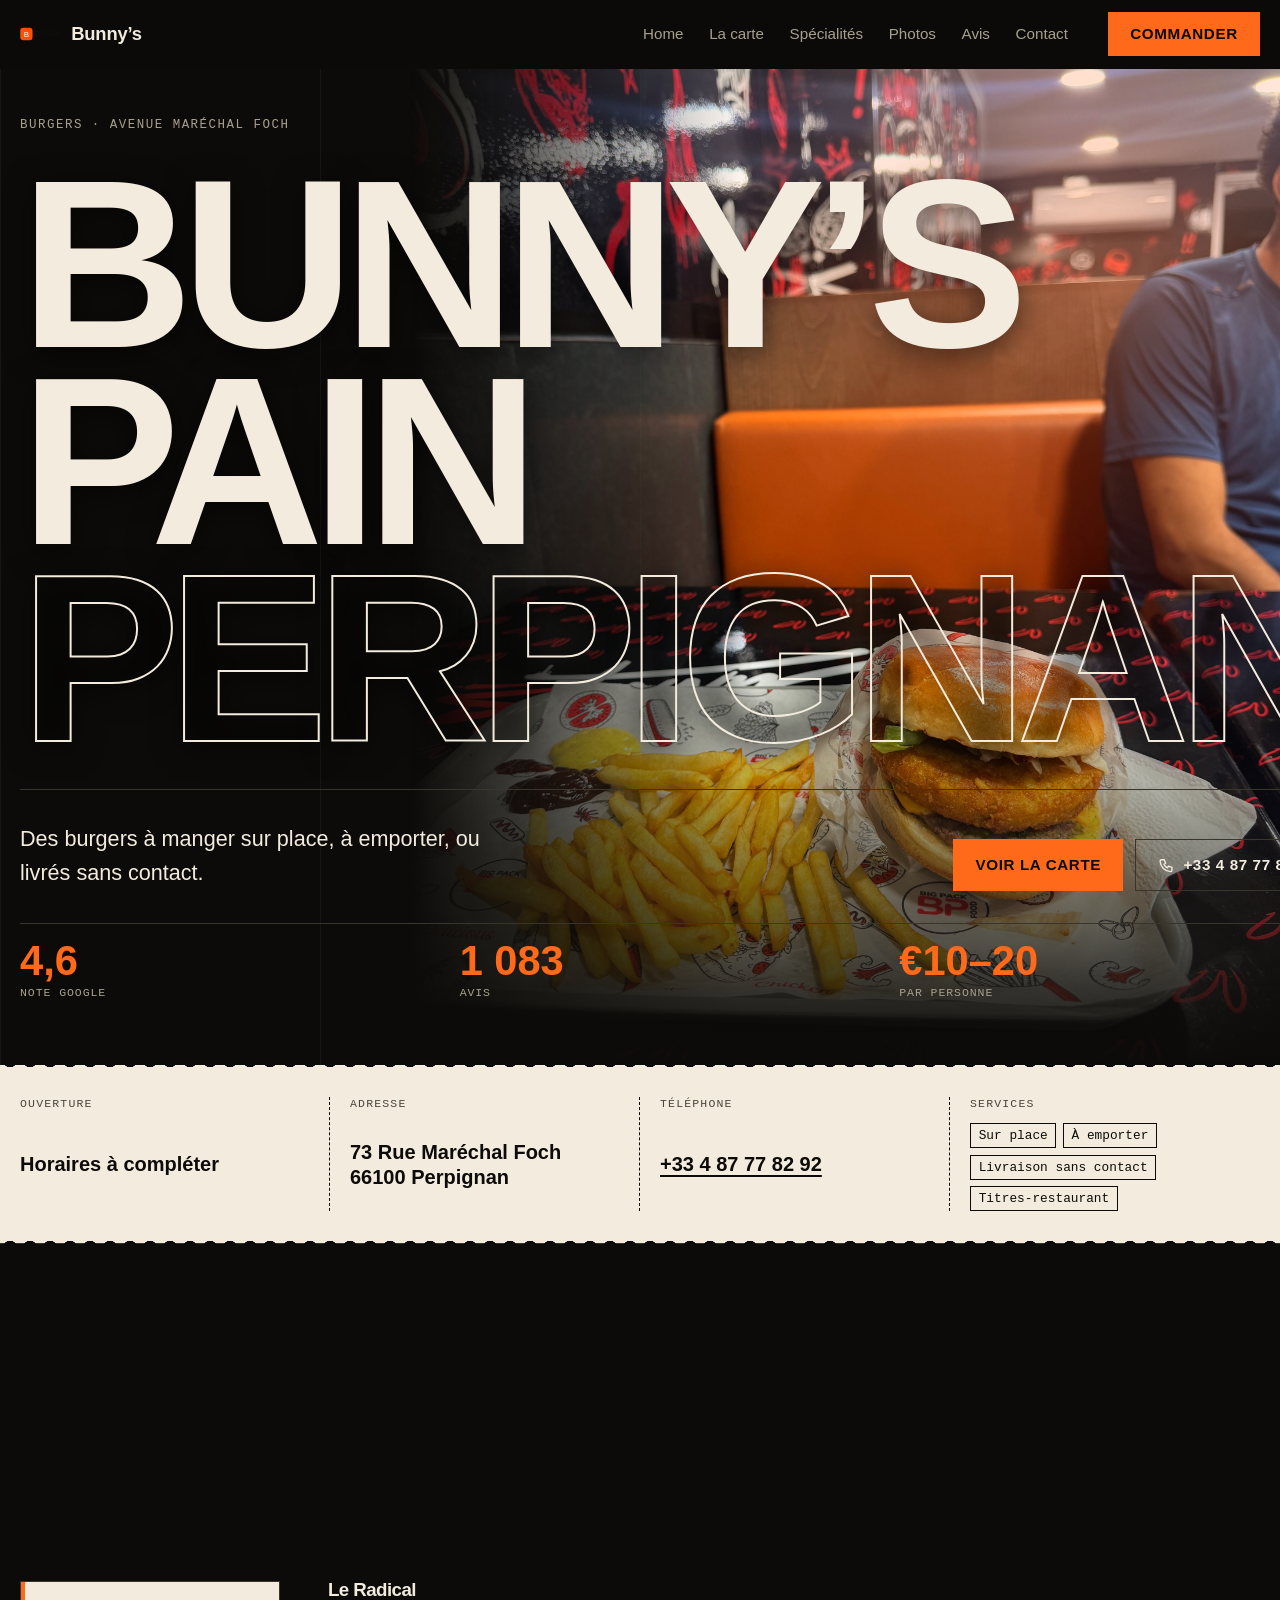
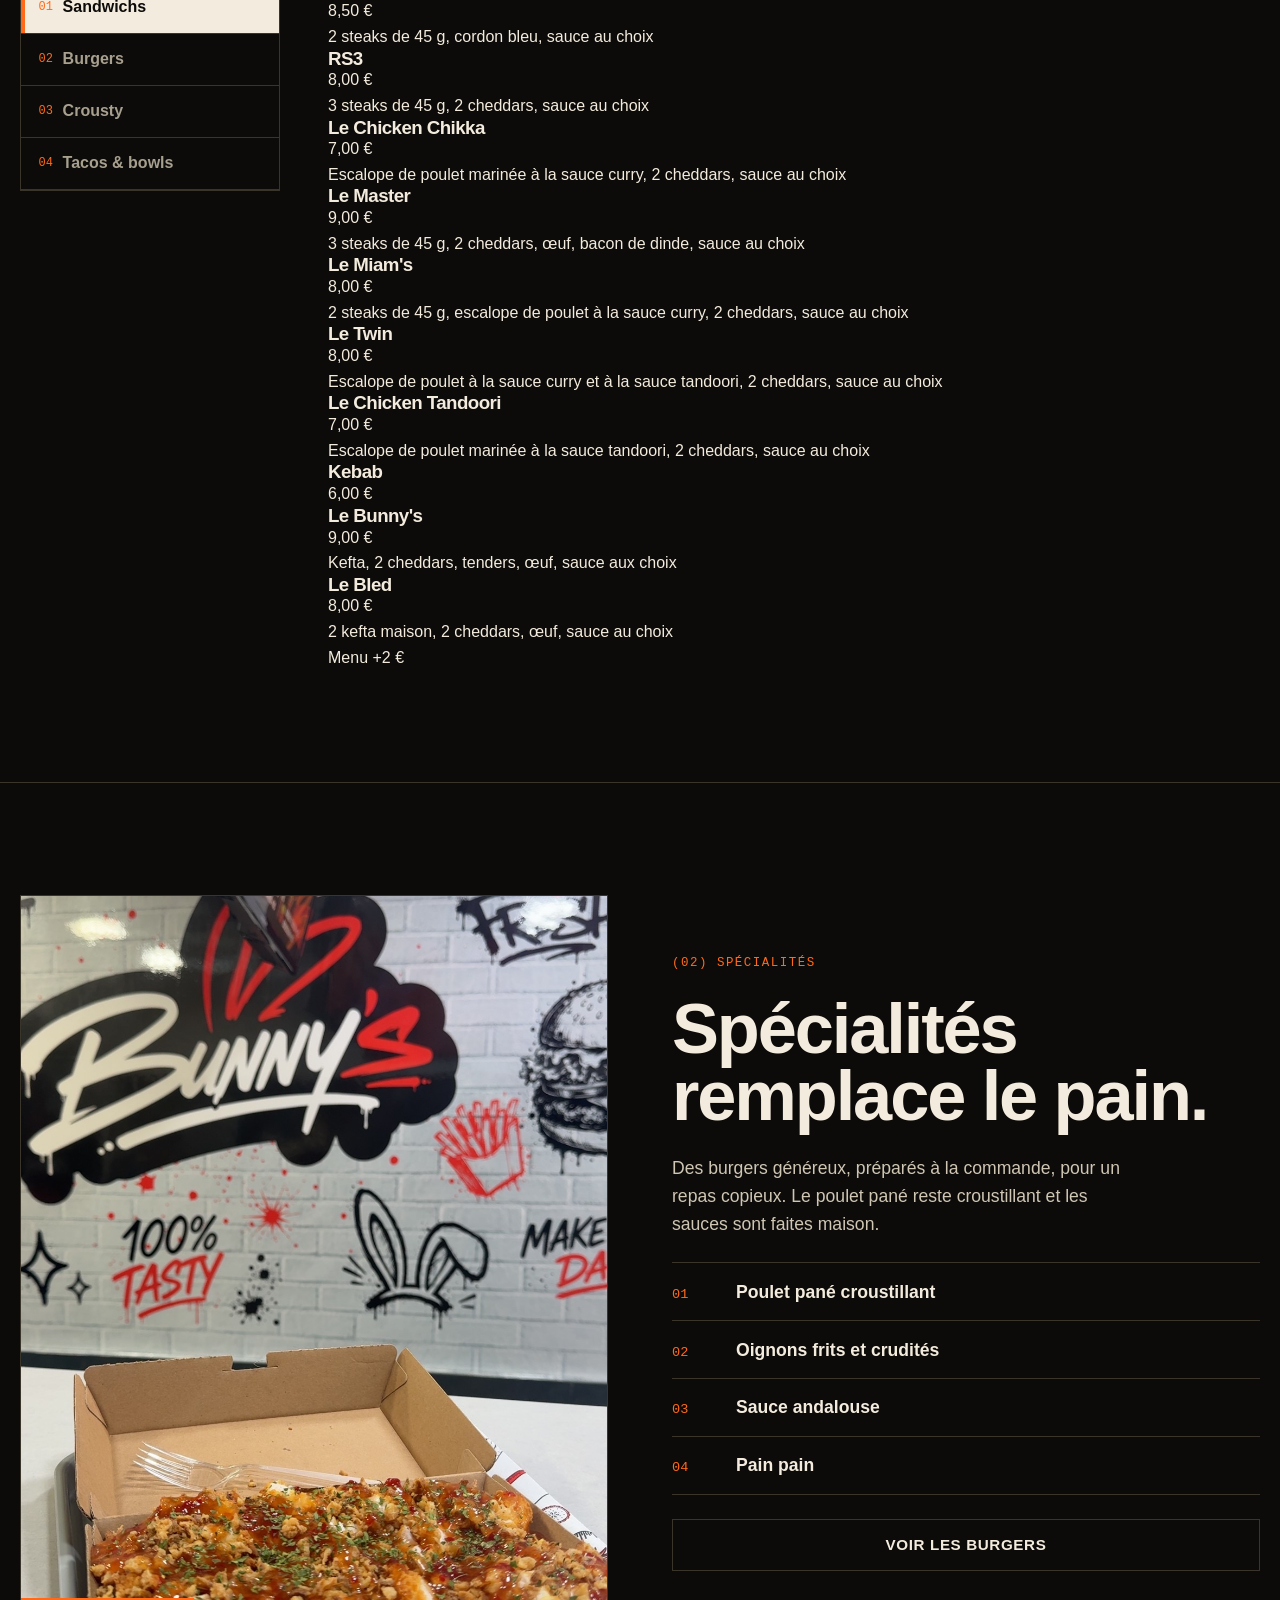
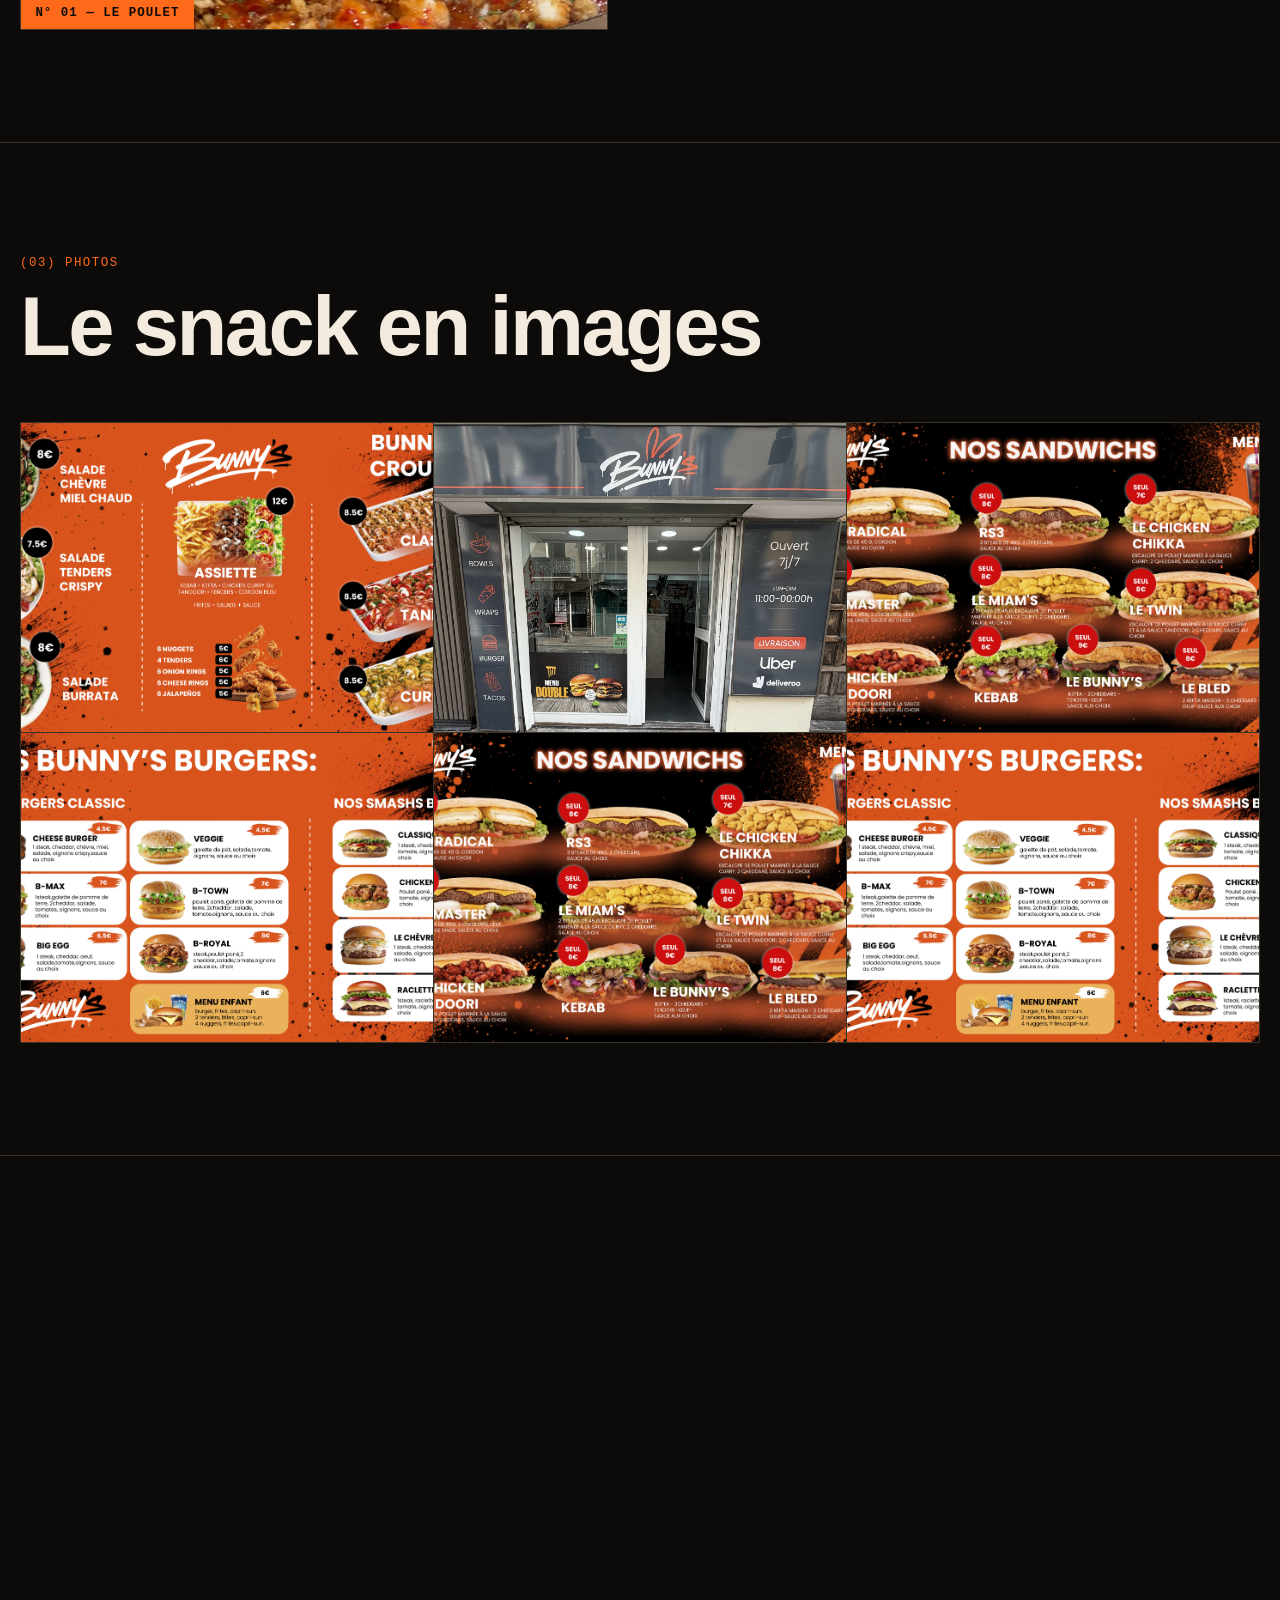
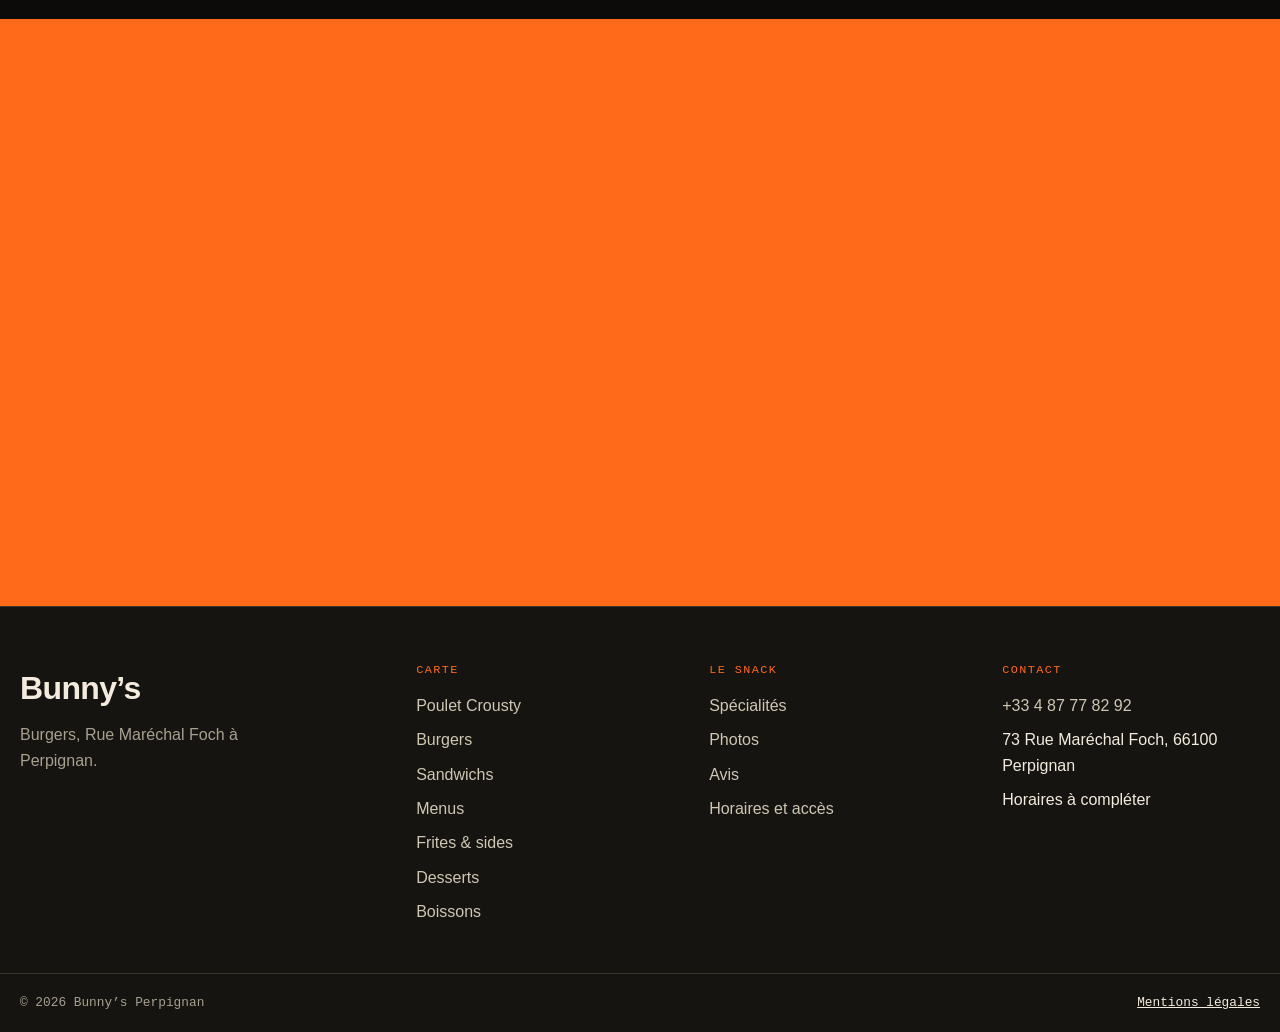
==== index.html @ 5ab5290e "Bunny2: Perpignan site with menu, reviews, business info and new icons Co-Authored-By: Claude Haiku " ====
<!doctype html>
<html lang="fr">
<head>
  <meta charset="utf-8">
  <meta name="viewport" content="width=device-width, initial-scale=1">
  <title>Bunny’s Perpignan · Burgers, Rue Maréchal Foch</title>
  <meta name="description" content="Burgers à Perpignan : carte, horaires, itinéraire et contact du Bunny’s, 73 Rue Maréchal Foch.">
  <meta name="theme-color" content="#0C0B09">
  <meta name="color-scheme" content="dark">
  <link rel="icon" href="assets/img/favicon.svg" type="image/svg+xml">

  <!-- Fonts: add the .woff2 files listed in README.md -->
  <link rel="preload" href="assets/fonts/space-grotesk-latin-wght-normal.woff2" as="font" type="font/woff2" crossorigin>
  <link rel="preload" href="assets/fonts/ibm-plex-mono-latin-500-normal.woff2" as="font" type="font/woff2" crossorigin>
  <link rel="stylesheet" href="assets/css/styles.css">
  <link rel="stylesheet" href="assets/css/hero.css">

  <script>
    document.documentElement.classList.add('js');
    setTimeout(function () {
      if (!window.__ready) document.documentElement.classList.remove('js');
    }, 2500);
  </script>
  <noscript>
    <style>
      .cn-tabs { display: none; }
      .cn-panel[hidden] { display: block; }
      .cn-burger { display: none; }
      .cn-nav__links { display: flex; }
    </style>
  </noscript>

  <!-- Open Graph / Twitter: replace [URL DU SITE] once hosting is known -->
  <meta property="og:type" content="website">
  <meta property="og:locale" content="fr_FR">
  <meta property="og:site_name" content="Bunny’s Perpignan">
  <meta property="og:title" content="Bunny’s Perpignan · Burgers">
  <meta property="og:description" content="Carte, horaires et itinéraire du Bunny’s, 73 Rue Maréchal Foch à Perpignan.">
  <meta property="og:url" content="[URL DU SITE]">
  <meta property="og:image" content="[URL DU SITE]/assets/img/image_002.jpg">
  <meta name="twitter:card" content="summary_large_image">

  <script type="application/ld+json">
  {
    "@context": "https://schema.org",
    "@type": "Restaurant",
    "name": "Bunny’s Perpignan",
    "description": "Burgers à emporter, sur place et en livraison sans contact, Rue Maréchal Foch à Perpignan.",
    "telephone": "+33487778292",
    "priceRange": "€10–€20",
    "servesCuisine": "Fast food",
    "address": {
      "@type": "PostalAddress",
      "streetAddress": "73 Rue Maréchal Foch",
      "postalCode": "66100",
      "addressLocality": "Perpignan",
      "addressCountry": "FR"
    }
  }
  </script>
</head>
<body>
  <a class="cn-skip" href="#main">Aller au contenu</a>
  <div class="cn-progress" data-progress aria-hidden="true"></div>

  <header class="cn-header">
    <nav class="cn-nav cn-wrap" aria-label="Navigation principale">
      <a class="cn-brand" href="index.html" aria-label="Bunny’s Perpignan, retour en haut">
        <img src="assets/img/logo-mark.svg" width="40" height="40" alt="">
        <span class="cn-brand__name">Bunny’s</span>
      </a>

      <ul class="cn-nav__links">
        <li><a href="index.html" aria-current="page">Home</a></li>
        <li><a href="menu.html">La carte</a></li>
        <li><a href="pain.html">Spécialités</a></li>
        <li><a href="gallery.html">Photos</a></li>
        <li><a href="avis.html">Avis</a></li>
        <li><a href="contact.html">Contact</a></li>
      </ul>

      <a class="cn-btn cn-btn--flame cn-nav__cta" href="https://www.ubereats.com/fr/store/le-cheese-pain-beziers/W6fayCsMTCiTx0mBuVoWzQ" rel="noopener">Commander</a>

      <button class="cn-burger" type="button" data-burger aria-expanded="false" aria-controls="drawer">
        <span class="cn-burger__label">Menu</span>
        <span class="cn-burger__bars" aria-hidden="true"></span>
      </button>
    </nav>
  </header>

  <div class="cn-drawer" id="drawer" hidden>
    <div class="cn-wrap cn-drawer__inner">
      <div class="cn-drawer__top">
        <span class="cn-drawer__title">Bunny’s</span>
        <button class="cn-icon-btn" type="button" data-drawer-close aria-label="Fermer le menu">
          <svg class="cn-icon" aria-hidden="true"><use href="#icon-close"></use></svg>
        </button>
      </div>
      <ol class="cn-drawer__links">
        <li><a href="index.html"><span>01</span>Home</a></li>
        <li><a href="menu.html"><span>02</span>La carte</a></li>
        <li><a href="pain.html"><span>03</span>Spécialités</a></li>
        <li><a href="gallery.html"><span>04</span>Photos</a></li>
        <li><a href="avis.html"><span>05</span>Avis</a></li>
        <li><a href="contact.html"><span>06</span>Contact</a></li>
      </ol>
      <ul class="cn-drawer__meta">
        <li data-open-status>Ouvert · Ferme à 00:00</li>
        <li>73 Rue Maréchal Foch, 66100 Perpignan</li>
        <li><a href="tel:+33487778292">+33 4 87 77 82 92</a></li>
      </ul>
    </div>
  </div>

  <main id="main">
    <!-- HERO: typography only -->
    <section class="cn-hero cn-hero--photo" id="top" aria-labelledby="hero-title">
      <figure class="cn-hero__photo" aria-hidden="true">
        <img src="assets/img/image_002.jpg" alt="" width="1200" height="1100" fetchpriority="high">
      </figure>
      <div class="cn-wrap cn-hero__inner">
        <p class="cn-kicker">Burgers · Avenue Maréchal Foch</p>
        <h1 class="cn-hero__title" id="hero-title">
          <span class="cn-hero__line">Bunny’s</span>
          <span class="cn-hero__line">Pain</span>
          <span class="cn-hero__line cn-hero__line--outline">Perpignan</span>
        </h1>
        <div class="cn-hero__foot">
          <p class="cn-hero__lead">Des burgers à manger sur place, à emporter, ou livrés sans contact.</p>
          <div class="cn-hero__actions">
            <a class="cn-btn cn-btn--flame" href="#menu">Voir la carte</a>
            <a class="cn-btn cn-btn--ghost" href="tel:+33487778292">
              <svg class="cn-icon" aria-hidden="true"><use href="#icon-phone"></use></svg>
              +33 4 87 77 82 92
            </a>
          </div>
        </div>
        <ul class="cn-hero__stats">
          <li><span class="cn-stat__value">4,6</span><span class="cn-stat__label">Note Google</span></li>
          <li><span class="cn-stat__value">1 083</span><span class="cn-stat__label">Avis</span></li>
          <li><span class="cn-stat__value">€10–20</span><span class="cn-stat__label">Par personne</span></li>
        </ul>
      </div>
    </section>

    <!-- TICKET: receipt-style info band -->
    <section class="cn-ticket" aria-label="Informations rapides">
      <div class="cn-wrap cn-ticket__grid">
        <div class="cn-ticket__cell">
          <p class="cn-ticket__label">Ouverture</p>
          <p class="cn-ticket__value" data-open-status>Ouvert · Ferme à 00:00</p>
        </div>
        <div class="cn-ticket__cell">
          <p class="cn-ticket__label">Adresse</p>
          <p class="cn-ticket__value">73 Rue Maréchal Foch<br>66100 Perpignan</p>
        </div>
        <div class="cn-ticket__cell">
          <p class="cn-ticket__label">Téléphone</p>
          <p class="cn-ticket__value"><a href="tel:+33487778292">+33 4 87 77 82 92</a></p>
        </div>
        <div class="cn-ticket__cell">
          <p class="cn-ticket__label">Services</p>
          <ul class="cn-ticket__chips">
            <li>Sur place</li>
            <li>À emporter</li>
            <li>Livraison sans contact</li>
            <li>Titres-restaurant</li>
          </ul>
        </div>
      </div>
    </section>

    <!-- MENU: vertical index + panels -->
    <section class="cn-section cn-menu" id="menu" aria-labelledby="menu-title">
      <div class="cn-wrap">
        <header class="cn-section__head cn-reveal">
          <p class="cn-kicker cn-kicker--flame">(01) La carte</p>
          <h2 class="cn-h2" id="menu-title">Au menu</h2>
          <p class="cn-note">Prix indiqués sur la carte du snack. Menu +2 €.</p>
        </header>

        <div class="cn-menu__grid">
        <div class="cn-tabs" role="tablist" aria-label="Catégories de la carte" data-tablist>
          <button class="cn-index__btn" type="button" role="tab" id="tab-sandwichs" aria-selected="true" aria-controls="panel-sandwichs" data-panel="sandwichs"><span>01</span> Sandwichs</button>
          <button class="cn-index__btn" type="button" role="tab" id="tab-burgers" aria-selected="false" aria-controls="panel-burgers" data-panel="burgers" tabindex="-1"><span>02</span> Burgers</button>
          <button class="cn-index__btn" type="button" role="tab" id="tab-crousty" aria-selected="false" aria-controls="panel-crousty" data-panel="crousty" tabindex="-1"><span>03</span> Crousty</button>
          <button class="cn-index__btn" type="button" role="tab" id="tab-tacos" aria-selected="false" aria-controls="panel-tacos" data-panel="tacos" tabindex="-1"><span>04</span> Tacos &amp; bowls</button>
        </div>
        <div class="cn-menu__panels">
        <div class="menu-panel" id="panel-sandwichs" role="tabpanel" aria-labelledby="tab-sandwichs">
          <div class="menu-grid">
            <article class="menu-item">
              <div class="menu-item__top">
                <h3 class="menu-item__name">Le Radical</h3>
                <span class="menu-item__price">8,50 €</span>
              </div>
              <p class="menu-item__desc">2 steaks de 45 g, cordon bleu, sauce au choix</p>
            </article>
            <article class="menu-item">
              <div class="menu-item__top">
                <h3 class="menu-item__name">RS3</h3>
                <span class="menu-item__price">8,00 €</span>
              </div>
              <p class="menu-item__desc">3 steaks de 45 g, 2 cheddars, sauce au choix</p>
            </article>
            <article class="menu-item">
              <div class="menu-item__top">
                <h3 class="menu-item__name">Le Chicken Chikka</h3>
                <span class="menu-item__price">7,00 €</span>
              </div>
              <p class="menu-item__desc">Escalope de poulet marinée à la sauce curry, 2 cheddars, sauce au choix</p>
            </article>
            <article class="menu-item">
              <div class="menu-item__top">
                <h3 class="menu-item__name">Le Master</h3>
                <span class="menu-item__price">9,00 €</span>
              </div>
              <p class="menu-item__desc">3 steaks de 45 g, 2 cheddars, œuf, bacon de dinde, sauce au choix</p>
            </article>
            <article class="menu-item">
              <div class="menu-item__top">
                <h3 class="menu-item__name">Le Miam's</h3>
                <span class="menu-item__price">8,00 €</span>
              </div>
              <p class="menu-item__desc">2 steaks de 45 g, escalope de poulet à la sauce curry, 2 cheddars, sauce au choix</p>
            </article>
            <article class="menu-item">
              <div class="menu-item__top">
                <h3 class="menu-item__name">Le Twin</h3>
                <span class="menu-item__price">8,00 €</span>
              </div>
              <p class="menu-item__desc">Escalope de poulet à la sauce curry et à la sauce tandoori, 2 cheddars, sauce au choix</p>
            </article>
            <article class="menu-item">
              <div class="menu-item__top">
                <h3 class="menu-item__name">Le Chicken Tandoori</h3>
                <span class="menu-item__price">7,00 €</span>
              </div>
              <p class="menu-item__desc">Escalope de poulet marinée à la sauce tandoori, 2 cheddars, sauce au choix</p>
            </article>
            <article class="menu-item">
              <div class="menu-item__top">
                <h3 class="menu-item__name">Kebab</h3>
                <span class="menu-item__price">6,00 €</span>
              </div>
            </article>
            <article class="menu-item">
              <div class="menu-item__top">
                <h3 class="menu-item__name">Le Bunny's</h3>
                <span class="menu-item__price">9,00 €</span>
              </div>
              <p class="menu-item__desc">Kefta, 2 cheddars, tenders, œuf, sauce aux choix</p>
            </article>
            <article class="menu-item">
              <div class="menu-item__top">
                <h3 class="menu-item__name">Le Bled</h3>
                <span class="menu-item__price">8,00 €</span>
              </div>
              <p class="menu-item__desc">2 kefta maison, 2 cheddars, œuf, sauce au choix</p>
            </article>
          </div>
          <p class="menu-note">Menu +2 €</p>
        </div>
        <div class="menu-panel" id="panel-burgers" role="tabpanel" aria-labelledby="tab-burgers" hidden>
          <div class="menu-grid">
            <article class="menu-item">
              <div class="menu-item__top">
                <h3 class="menu-item__name">Bunny’s Burger</h3>
                <span class="menu-item__price">4,50 €</span>
              </div>
              <p class="menu-item__desc">1 steak, cheddar, chèvre, miel, salade, oignons crispy, sauce au choix</p>
            </article>
            <article class="menu-item">
              <div class="menu-item__top">
                <h3 class="menu-item__name">Veggie</h3>
                <span class="menu-item__price">4,50 €</span>
              </div>
              <p class="menu-item__desc">Galette de pdt, salade, tomate, oignons, sauce au choix</p>
            </article>
            <article class="menu-item">
              <div class="menu-item__top">
                <h3 class="menu-item__name">B-Max</h3>
                <span class="menu-item__price">7,00 €</span>
              </div>
              <p class="menu-item__desc">1 steak, galette de pommes de terre, 2 cheddars, salade, tomates, oignons, sauce au choix</p>
            </article>
            <article class="menu-item">
              <div class="menu-item__top">
                <h3 class="menu-item__name">B-Town</h3>
                <span class="menu-item__price">7,00 €</span>
              </div>
              <p class="menu-item__desc">Poulet pané, galette de pommes de terre, 2 cheddars, salade, tomate, oignons, sauce au choix</p>
            </article>
            <article class="menu-item">
              <div class="menu-item__top">
                <h3 class="menu-item__name">Big Egg</h3>
                <span class="menu-item__price">6,50 €</span>
              </div>
              <p class="menu-item__desc">1 steak, cheddar, œuf, salade, tomate, oignons, sauce au choix</p>
            </article>
            <article class="menu-item">
              <div class="menu-item__top">
                <h3 class="menu-item__name">B-Royal</h3>
                <span class="menu-item__price">8,00 €</span>
              </div>
              <p class="menu-item__desc">Steak, poulet pané, 2 cheddars, salade, tomate, oignons, sauce au choix</p>
            </article>
            <article class="menu-item">
              <div class="menu-item__top">
                <h3 class="menu-item__name">Classique</h3>
                <span class="menu-item__price">6,00 €</span>
              </div>
              <p class="menu-item__desc">1 steak, cheddar, salade, tomate, oignons, sauce au choix</p>
            </article>
            <article class="menu-item">
              <div class="menu-item__top">
                <h3 class="menu-item__name">Chicken</h3>
                <span class="menu-item__price">6,00 €</span>
              </div>
              <p class="menu-item__desc">Poulet pané, cheddar, salade, tomate, oignons, sauce au choix</p>
            </article>
            <article class="menu-item">
              <div class="menu-item__top">
                <h3 class="menu-item__name">Le Chèvre Miel</h3>
                <span class="menu-item__price">7,00 €</span>
              </div>
              <p class="menu-item__desc">1 steak, cheddar, chèvre, miel, salade, oignons crispy, sauce au choix</p>
            </article>
            <article class="menu-item">
              <div class="menu-item__top">
                <h3 class="menu-item__name">Raclette</h3>
                <span class="menu-item__price">7,00 €</span>
              </div>
              <p class="menu-item__desc">1 steak, raclette, salade, tomate, oignons, sauce au choix</p>
            </article>
            <article class="menu-item">
              <div class="menu-item__top">
                <h3 class="menu-item__name">Big Bunny's</h3>
                <span class="menu-item__price">6,50 €</span>
              </div>
              <p class="menu-item__desc">Burger Big</p>
            </article>
            <article class="menu-item">
              <div class="menu-item__top">
                <h3 class="menu-item__name">Big Max</h3>
                <span class="menu-item__price">6,50 €</span>
              </div>
              <p class="menu-item__desc">Burger Big Max</p>
            </article>
          </div>
          <p class="menu-note">Menu +2 €. Menu enfant : 6 € (burger, frites, Capri-Sun).</p>
        </div>
        <div class="menu-panel" id="panel-crousty" role="tabpanel" aria-labelledby="tab-crousty" hidden>
          <div class="menu-grid">
            <article class="menu-item">
              <div class="menu-item__top">
                <h3 class="menu-item__name">Classic</h3>
                <span class="menu-item__price">8,50 €</span>
              </div>
              <p class="menu-item__desc">Poulet crousty, sauce au choix</p>
            </article>
            <article class="menu-item">
              <div class="menu-item__top">
                <h3 class="menu-item__name">Tandoori</h3>
                <span class="menu-item__price">8,50 €</span>
              </div>
              <p class="menu-item__desc">Poulet crousty, sauce tandoori</p>
            </article>
            <article class="menu-item">
              <div class="menu-item__top">
                <h3 class="menu-item__name">Curry</h3>
                <span class="menu-item__price">8,50 €</span>
              </div>
              <p class="menu-item__desc">Poulet crousty, sauce curry</p>
            </article>
            <article class="menu-item">
              <div class="menu-item__top">
                <h3 class="menu-item__name">Salade chèvre miel chaud</h3>
                <span class="menu-item__price">8,00 €</span>
              </div>
            </article>
            <article class="menu-item">
              <div class="menu-item__top">
                <h3 class="menu-item__name">Salade tenders crispy</h3>
                <span class="menu-item__price">7,50 €</span>
              </div>
            </article>
            <article class="menu-item">
              <div class="menu-item__top">
                <h3 class="menu-item__name">Salade burrata</h3>
                <span class="menu-item__price">8,00 €</span>
              </div>
            </article>
            <article class="menu-item">
              <div class="menu-item__top">
                <h3 class="menu-item__name">Assiette</h3>
                <span class="menu-item__price">12,00 €</span>
              </div>
              <p class="menu-item__desc">Kebab, kefta, chicken curry ou tandoori, tenders, cordon bleu, frites, salade, sauce</p>
            </article>
          </div>
        </div>
        <div class="menu-panel" id="panel-tacos" role="tabpanel" aria-labelledby="tab-tacos" hidden>
          <div class="menu-grid">
            <article class="menu-item">
              <div class="menu-item__top">
                <h3 class="menu-item__name">Tacos M</h3>
                <span class="menu-item__price">6,50 €</span>
              </div>
            </article>
            <article class="menu-item">
              <div class="menu-item__top">
                <h3 class="menu-item__name">Tacos L</h3>
                <span class="menu-item__price">8,50 €</span>
              </div>
            </article>
            <article class="menu-item">
              <div class="menu-item__top">
                <h3 class="menu-item__name">Tacos XL</h3>
                <span class="menu-item__price">10,50 €</span>
              </div>
            </article>
            <article class="menu-item">
              <div class="menu-item__top">
                <h3 class="menu-item__name">Bowls</h3>
                <span class="menu-item__price">8,00 €</span>
              </div>
            </article>
            <article class="menu-item">
              <div class="menu-item__top">
                <h3 class="menu-item__name">Pâtes</h3>
                <span class="menu-item__price">8,00 €</span>
              </div>
              <p class="menu-item__desc">Supplément +1 €</p>
            </article>
            <article class="menu-item">
              <div class="menu-item__top">
                <h3 class="menu-item__name">Nuggets x6</h3>
                <span class="menu-item__price">5,00 €</span>
              </div>
            </article>
            <article class="menu-item">
              <div class="menu-item__top">
                <h3 class="menu-item__name">Tenders x4</h3>
                <span class="menu-item__price">6,00 €</span>
              </div>
            </article>
            <article class="menu-item">
              <div class="menu-item__top">
                <h3 class="menu-item__name">Onion rings x6</h3>
                <span class="menu-item__price">5,00 €</span>
              </div>
            </article>
            <article class="menu-item">
              <div class="menu-item__top">
                <h3 class="menu-item__name">Bunny’s rings x6</h3>
                <span class="menu-item__price">5,00 €</span>
              </div>
            </article>
            <article class="menu-item">
              <div class="menu-item__top">
                <h3 class="menu-item__name">Jalapeños x6</h3>
                <span class="menu-item__price">5,00 €</span>
              </div>
            </article>
          </div>
          <p class="menu-note">Menu tacos +2 €. Boisson +1 €.</p>
        </div>
        </div>
      </div>
      </div>
    </section>

    <!-- SIGNATURE: the pain statement -->
    <section class="cn-section cn-signature" id="signature" aria-labelledby="signature-title">
      <div class="cn-wrap cn-signature__grid">
        <figure class="cn-signature__figure cn-reveal">
          <img class="cn-photo" src="assets/img/image_007.jpg" width="224" height="270" loading="lazy" alt="Pain burger garni, servi au Bunny’s">
          <figcaption class="cn-signature__caption">N° 01 — Le Poulet</figcaption>
        </figure>
        <div class="cn-signature__body cn-reveal" style="--delay:.1s">
          <p class="cn-kicker cn-kicker--flame">(02) Spécialités</p>
          <h2 class="cn-h2" id="signature-title">Spécialités remplace le pain.</h2>
          <p class="cn-signature__text">Des burgers généreux, préparés à la commande, pour un repas copieux. Le poulet pané reste croustillant et les sauces sont faites maison.</p>
          <ol class="cn-steps">
            <li><span>01</span>Poulet pané croustillant</li>
            <li><span>02</span>Oignons frits et crudités</li>
            <li><span>03</span>Sauce andalouse</li>
            <li><span>04</span>Pain pain</li>
          </ol>
          <button class="cn-btn cn-btn--ghost" type="button" data-menu-target="burgers">Voir les burgers</button>
        </div>
      </div>
    </section>

    <!-- PHOTOS -->
    <section class="cn-section cn-photos" id="photos" aria-labelledby="photos-title">
      <div class="cn-wrap">
        <header class="cn-section__head cn-reveal">
          <p class="cn-kicker cn-kicker--flame">(03) Photos</p>
          <h2 class="cn-h2" id="photos-title">Le snack en images</h2>
        </header>
        <div class="cn-gallery">
          <button class="cn-gallery__item cn-reveal" style="--delay:0.00s" type="button" data-gallery-item data-full="assets/img/image_021.jpg" data-caption="Le comptoir">
            <img class="cn-photo" src="assets/img/image_005.jpg" width="1200" height="1200" loading="lazy" alt="Le comptoir du Bunny’s">
          </button>
          <button class="cn-gallery__item cn-reveal" style="--delay:0.06s" type="button" data-gallery-item data-full="assets/img/image_052.jpg" data-caption="Frites maison">
            <img class="cn-photo" src="assets/img/image_001.jpg" width="1200" height="1200" loading="lazy" alt="Frites dorées servies dans leur papier">
          </button>
          <button class="cn-gallery__item cn-reveal" style="--delay:0.12s" type="button" data-gallery-item data-full="assets/img/image_018.jpg" data-caption="Pain fromage">
            <img class="cn-photo" src="assets/img/image_003.jpg" width="1200" height="1200" loading="lazy" alt="Pain à la sauce blanche, gros plan">
          </button>
          <button class="cn-gallery__item cn-reveal" style="--delay:0.18s" type="button" data-gallery-item data-full="assets/img/image_008.jpg" data-caption="Devant le snack">
            <img class="cn-photo" src="assets/img/image_008.jpg" width="1200" height="1200" loading="lazy" alt="Façade du Bunny’s, Rue Maréchal Foch">
          </button>
          <button class="cn-gallery__item cn-reveal" style="--delay:0.24s" type="button" data-gallery-item data-full="assets/img/image_009.jpg" data-caption="Pain coupé">
            <img class="cn-photo" src="assets/img/image_003.jpg" width="1200" height="1200" loading="lazy" alt="Pain burger coupé en deux, frites à côté">
          </button>
          <button class="cn-gallery__item cn-reveal" style="--delay:0.30s" type="button" data-gallery-item data-full="assets/img/image_015.jpg" data-caption="La salle">
            <img class="cn-photo" src="assets/img/image_008.jpg" width="1200" height="1200" loading="lazy" alt="La salle du Bunny’s, banquettes jaunes">
          </button>
        </div>
      </div>
    </section>

    <!-- AVIS -->
    <section class="cn-section cn-avis" id="avis" aria-labelledby="avis-title">
      <div class="cn-wrap">
        <header class="cn-section__head cn-reveal">
          <p class="cn-kicker cn-kicker--flame">(04) Avis</p>
          <h2 class="cn-h2" id="avis-title">Ce que disent les clients</h2>
        </header>
        <div class="cn-avis__top cn-reveal">
          <p class="cn-avis__score">5,0<span>/5</span></p>
          <p class="cn-avis__count">30 avis sur Google<br>Note moyenne des clients</p>
        </div>
        <ul class="cn-quotes">
          <li class="cn-quote cn-reveal">
            <p class="cn-quote__text">« Franchement, une très belle découverte ! Un établissement qui mérite vraiment d'être connu pour la qualité de sa cuisine et son sérieux. Tout est préparé maison, avec des produits frais et de qualité. Les plats sont délicieux, généreux et préparés avec beaucoup d'attention. La propreté est irréprochable et tout est préparé sous nos yeux. Je recommande à 100 % ! »</p>
            <p class="cn-quote__who">Andreas Koffi · il y a 3 semaines</p>
          </li>
          <li class="cn-quote cn-reveal">
            <p class="cn-quote__text">« Franchement excellent ! Produits de qualité, service rapide, super accueil et c'est incroyablement bon. Une très belle découverte, je recommande les yeux fermés ! »</p>
            <p class="cn-quote__who">Alan Scottez · il y a un mois</p>
          </li>
          <li class="cn-quote cn-reveal">
            <p class="cn-quote__text">« La classe : service rapide, menu incroyablement bon, les prix sont réellement abordables, menu bien chargé et cuisine ouverte, donc pas de secret. Je conseille foncé. »</p>
            <p class="cn-quote__who">kp Proprete11 · il y a une semaine</p>
          </li>
        </ul>
      </div>
    </section>

    <!-- INFOS: receipt card + hours + map -->
    <section class="cn-section cn-infos" id="infos" aria-labelledby="infos-title">
      <div class="cn-wrap">
        <header class="cn-section__head cn-reveal">
          <p class="cn-kicker cn-kicker--flame">(05) Infos</p>
          <h2 class="cn-h2" id="infos-title">Venir au snack</h2>
        </header>

        <div class="cn-infos__grid">
          <article class="cn-receipt cn-reveal">
            <h3 class="cn-receipt__title">Horaires</h3>
            <ul class="cn-hours" data-hours>
              <li data-day="1"><span>Lundi</span><span class="cn-hours__time">11h30 — 00h</span></li>
              <li data-day="2"><span>Mardi</span><span class="cn-hours__time">11h30 — 00h</span></li>
              <li data-day="3"><span>Mercredi</span><span class="cn-hours__time">11h30 — 00h (Armistice)</span></li>
              <li data-day="4"><span>Jeudi</span><span class="cn-hours__time">11h30 — 00h</span></li>
              <li data-day="5"><span>Vendredi</span><span class="cn-hours__time">11h30 — 00h</span></li>
              <li data-day="6"><span>Samedi</span><span class="cn-hours__time">11h30 — 00h</span></li>
              <li data-day="0"><span>Dimanche</span><span class="cn-hours__time">11h30 — 00h</span></li>
            </ul>
            <p class="cn-receipt__note">Horaires indiqués sur Google Maps.</p>
          </article>

          <article class="cn-info cn-reveal" style="--delay:.08s">
            <h3 class="cn-info__title">Adresse</h3>
            <p class="cn-info__big">73 Rue Maréchal Foch<br>66100 Perpignan</p>
            <a class="cn-btn cn-btn--ghost" href="https://www.google.com/maps/dir/?api=1&amp;destination=Bunny’s+Pain+B%C3%A9ziers+14+Av.+Saint-Sa%C3%ABns%2C+66100+B%C3%A9ziers" rel="noopener">Itinéraire</a>
            <h3 class="cn-info__title cn-info__title--sub">Contact</h3>
            <p><a class="cn-info__phone" href="tel:+33487778292">+33 4 87 77 82 92</a></p>
          </article>

          <figure class="cn-map cn-reveal" style="--delay:.16s">
            <img src="assets/img/map.svg" width="1200" height="720" loading="lazy" alt="Schéma d'accès au Bunny’s, 73 Rue Maréchal Foch à Perpignan">
            <figcaption>
              <a class="cn-btn cn-btn--flame" href="https://www.google.com/maps/dir/?api=1&amp;destination=Bunny’s+Pain+B%C3%A9ziers+14+Av.+Saint-Sa%C3%ABns%2C+66100+B%C3%A9ziers" rel="noopener">Itinéraire jusqu'au snack</a>
            </figcaption>
          </figure>
        </div>
      </div>
    </section>

    <!-- CTA -->
    <section class="cn-cta" id="commander" aria-labelledby="cta-title">
      <div class="cn-wrap cn-cta__inner cn-reveal">
        <h2 class="cn-cta__title" id="cta-title">Affamé ?<br>Commandez.</h2>
        <p class="cn-cta__status" data-open-status>Ouvert · Ferme à 00:00</p>
        <div class="cn-cta__actions">
          <a class="cn-btn cn-btn--ink" href="https://www.ubereats.com/fr/store/le-cheese-pain-beziers/W6fayCsMTCiTx0mBuVoWzQ" rel="noopener">Commander sur Uber Eats</a>
          <a class="cn-btn cn-btn--ghost-ink" href="tel:+33487778292">
            <svg class="cn-icon" aria-hidden="true"><use href="#icon-phone"></use></svg>
            +33 4 87 77 82 92
          </a>
        </div>
      </div>
    </section>
  </main>

  <footer class="cn-footer">
    <div class="cn-wrap cn-footer__grid">
      <div>
        <p class="cn-footer__brand">Bunny’s</p>
        <p class="cn-footer__blurb">Burgers, Rue Maréchal Foch à Perpignan.</p>
      </div>
      <nav aria-labelledby="footer-carte">
        <h2 class="cn-footer__title" id="footer-carte">Carte</h2>
        <ul class="cn-footer__links">
          <li><a href="#menu" data-menu-target="crousty">Poulet Crousty</a></li>
          <li><a href="#menu" data-menu-target="burgers">Burgers</a></li>
          <li><a href="#menu" data-menu-target="sandwichs">Sandwichs</a></li>
          <li><a href="#menu" data-menu-target="tacos">Menus</a></li>
          <li><a href="#menu" data-menu-target="tacos">Frites &amp; sides</a></li>
          <li><a href="#menu" data-menu-target="tacos">Desserts</a></li>
          <li><a href="#menu" data-menu-target="tacos">Boissons</a></li>
        </ul>
      </nav>
      <nav aria-labelledby="footer-snack">
        <h2 class="cn-footer__title" id="footer-snack">Le snack</h2>
        <ul class="cn-footer__links">
          <li><a href="#signature">Spécialités</a></li>
          <li><a href="#photos">Photos</a></li>
          <li><a href="#avis">Avis</a></li>
          <li><a href="#infos">Horaires et accès</a></li>
        </ul>
      </nav>
      <div>
        <h2 class="cn-footer__title">Contact</h2>
        <ul class="cn-footer__links">
          <li><a href="tel:+33487778292">+33 4 87 77 82 92</a></li>
          <li>73 Rue Maréchal Foch, 66100 Perpignan</li>
          <li data-open-status>Ouvert · Ferme à 00:00</li>
        </ul>
      </div>
    </div>
    <div class="cn-footer__bottom">
      <div class="cn-wrap cn-footer__bottom-inner">
        <p>© <span id="year">2026</span> Bunny’s Perpignan</p>
        <a href="mentions-legales.html">Mentions légales</a>
      </div>
    </div>
  </footer>

  <nav class="cn-dock" aria-label="Actions rapides">
    <a class="cn-dock__btn" href="tel:+33487778292">
      <svg class="cn-icon" aria-hidden="true"><use href="#icon-phone"></use></svg> Appeler
    </a>
    <a class="cn-dock__btn cn-dock__btn--flame" href="#menu">La carte</a>
  </nav>

  <dialog class="cn-lightbox" id="lightbox" aria-labelledby="lightbox-caption">
    <div class="cn-lightbox__inner">
      <button class="cn-icon-btn cn-lightbox__close" type="button" data-lightbox-close aria-label="Fermer la galerie">
        <svg class="cn-icon" aria-hidden="true"><use href="#icon-close"></use></svg>
      </button>
      <button class="cn-icon-btn" type="button" data-lightbox-prev aria-label="Photo précédente">
        <svg class="cn-icon" aria-hidden="true" style="transform:rotate(180deg)"><use href="#icon-arrow"></use></svg>
      </button>
      <figure class="cn-lightbox__figure">
        <img src="" alt="" width="1200" height="1200">
        <figcaption id="lightbox-caption"><span data-lightbox-caption></span> <span class="cn-lightbox__count" data-lightbox-count></span></figcaption>
      </figure>
      <button class="cn-icon-btn" type="button" data-lightbox-next aria-label="Photo suivante">
        <svg class="cn-icon" aria-hidden="true"><use href="#icon-arrow"></use></svg>
      </button>
    </div>
  </dialog>

  <!-- Inline SVG sprite -->
  <svg width="0" height="0" style="position:absolute" aria-hidden="true" focusable="false">
    <symbol id="icon-arrow" viewBox="0 0 24 24"><path d="M5 12h14M13 6l6 6-6 6" fill="none" stroke="currentColor" stroke-width="2" stroke-linecap="round" stroke-linejoin="round"/></symbol>
    <symbol id="icon-phone" viewBox="0 0 24 24"><path d="M5 4h4l2 5-2.5 1.5a11 11 0 0 0 5 5L15 13l5 2v4a2 2 0 0 1-2 2A16 16 0 0 1 3 6a2 2 0 0 1 2-2" fill="none" stroke="currentColor" stroke-width="2" stroke-linejoin="round"/></symbol>
    <symbol id="icon-close" viewBox="0 0 24 24"><path d="M6 6l12 12M18 6L6 18" fill="none" stroke="currentColor" stroke-width="2" stroke-linecap="round"/></symbol>
  </svg>

  <script src="assets/js/main.js" defer></script>
</body>
</html>
---- assets/css/styles.css ----
/* ==========================================================================
   Cheese Naan Béziers · Template 3 · styles.css
   Dark editorial look. Prefix: cn-   Tokens on :root   Mobile-first
   ========================================================================== */

/* ---------- 1. Fonts & tokens ---------- */
@font-face {
  font-family: "Space Grotesk";
  src: url("../fonts/space-grotesk-latin-wght-normal.woff2") format("woff2");
  font-weight: 300 700;
  font-style: normal;
  font-display: swap;
}
@font-face {
  font-family: "IBM Plex Mono";
  src: url("../fonts/ibm-plex-mono-latin-500-normal.woff2") format("woff2");
  font-weight: 500;
  font-style: normal;
  font-display: swap;
}

:root {
  --ink: #0C0B09;
  --ink-2: #161410;
  --line: #3A352B;
  --bone: #F3EBDD;
  --muted: #A8A08F;
  --flame: #FF6A1A;
  --turmeric: #F5B83D;

  --font-display: "Space Grotesk", "Helvetica Neue", Arial, system-ui, sans-serif;
  --font-mono: "IBM Plex Mono", ui-monospace, "SFMono-Regular", Menlo, Consolas, monospace;

  --header-h: 68px;
}

/* ---------- 2. Base ---------- */
*,
*::before,
*::after { box-sizing: border-box; }

html {
  scroll-behavior: smooth;
  -webkit-text-size-adjust: 100%;
}

body {
  margin: 0;
  background: var(--ink);
  color: var(--bone);
  font: 400 1rem/1.6 var(--font-display);
  overflow-x: hidden;
}
body.is-locked { overflow: hidden; }
body { padding-bottom: 84px; }

img,
svg { display: block; max-width: 100%; }

h1, h2, h3, h4, p, ul, ol, figure, dl, dd { margin: 0; }
ul, ol { padding: 0; list-style: none; }
a { color: inherit; }

h1, h2, h3, h4 {
  font-weight: 700;
  line-height: .95;
  letter-spacing: -0.03em;
}

:focus-visible {
  outline: 2px solid var(--flame);
  outline-offset: 3px;
}

.cn-visually-hidden {
  position: absolute;
  width: 1px;
  height: 1px;
  overflow: hidden;
  clip: rect(0 0 0 0);
  white-space: nowrap;
}

.cn-skip {
  position: absolute;
  left: 16px;
  top: -100px;
  z-index: 100;
  padding: 10px 16px;
  background: var(--flame);
  color: var(--ink);
  font-weight: 700;
  text-decoration: none;
}
.cn-skip:focus { top: 16px; }

/* Visible placeholder marker: replace before going live */
.placeholder {
  background: var(--turmeric);
  color: var(--ink);
  padding: 0 .3em;
  font-weight: 700;
}

.cn-wrap {
  width: min(100% - 32px, 1240px);
  margin-inline: auto;
}

.cn-section {
  padding-block: clamp(4rem, 9vw, 7rem);
  border-top: 1px solid var(--line);
  scroll-margin-top: calc(var(--header-h) + 8px);
}

.cn-section__head {
  display: grid;
  gap: .9rem;
  margin-bottom: clamp(2rem, 5vw, 3.5rem);
}

.cn-h2 {
  font-size: clamp(2.6rem, 7vw, 5.2rem);
  text-transform: none;
}

.cn-kicker {
  font: 500 .78rem/1.4 var(--font-mono);
  letter-spacing: .12em;
  text-transform: uppercase;
  color: var(--muted);
}
.cn-kicker--flame { color: var(--flame); }

.cn-note {
  font-size: .9rem;
  color: var(--muted);
  margin-top: 1rem;
}

.cn-icon {
  width: 1.1em;
  height: 1.1em;
  flex: none;
  color: currentColor;
}

.cn-photo {
  width: 100%;
  height: 100%;
  object-fit: cover;
  background: linear-gradient(160deg, #2A241B 0%, #161410 100%);
}

/* ---------- 3. Buttons ---------- */
.cn-btn {
  position: relative;
  display: inline-flex;
  align-items: center;
  justify-content: center;
  gap: .6em;
  min-height: 52px;
  padding: .8em 1.4em;
  border: 1px solid var(--bone);
  border-radius: 0;
  background: transparent;
  color: var(--bone);
  font: 700 .95rem/1 var(--font-display);
  letter-spacing: .04em;
  text-transform: uppercase;
  text-decoration: none;
  cursor: pointer;
  transition: background-color .2s ease, color .2s ease, border-color .2s ease;
}
.cn-btn:hover { background: var(--bone); color: var(--ink); }

.cn-btn--flame {
  background: var(--flame);
  border-color: var(--flame);
  color: var(--ink);
}
.cn-btn--flame:hover { background: var(--bone); border-color: var(--bone); }

.cn-btn--ghost { border-color: var(--line); }
.cn-btn--ghost:hover { border-color: var(--bone); }

.cn-btn--ink {
  background: var(--ink);
  border-color: var(--ink);
  color: var(--bone);
}
.cn-btn--ink:hover { background: var(--bone); color: var(--ink); border-color: var(--bone); }

.cn-btn--ghost-ink { border-color: var(--ink); color: var(--ink); }
.cn-btn--ghost-ink:hover { background: var(--ink); color: var(--flame); }

.cn-icon-btn {
  display: inline-grid;
  place-items: center;
  width: 48px;
  height: 48px;
  border: 1px solid var(--bone);
  background: transparent;
  color: var(--bone);
  cursor: pointer;
}
.cn-icon-btn:hover { background: var(--bone); color: var(--ink); }

/* ---------- 4. Header, drawer ---------- */
.cn-progress {
  position: fixed;
  inset: 0 0 auto 0;
  height: 3px;
  z-index: 70;
  background: var(--flame);
  transform-origin: 0 50%;
  transform: scaleX(0);
}

.cn-header {
  position: sticky;
  top: 0;
  z-index: 50;
  background: rgba(12, 11, 9, .92);
  backdrop-filter: blur(8px);
  border-bottom: 1px solid transparent;
  transition: border-color .2s ease;
}
.cn-header.is-scrolled { border-bottom-color: var(--line); }

.cn-nav {
  display: flex;
  align-items: center;
  gap: 1rem;
  min-height: var(--header-h);
}

.cn-brand {
  display: inline-flex;
  align-items: center;
  gap: .7rem;
  text-decoration: none;
  margin-right: auto;
}
.cn-brand__name {
  font-weight: 700;
  font-size: 1.15rem;
  letter-spacing: -0.01em;
}

.cn-nav__links { display: none; }
.cn-nav__cta { display: none; min-height: 44px; padding-block: .6em; }

.cn-burger {
  display: inline-flex;
  align-items: center;
  gap: .7rem;
  min-height: 44px;
  padding: 0;
  border: 0;
  background: none;
  color: var(--bone);
  font: 500 .78rem/1 var(--font-mono);
  letter-spacing: .12em;
  text-transform: uppercase;
  cursor: pointer;
}
.cn-burger__bars,
.cn-burger__bars::before,
.cn-burger__bars::after {
  display: block;
  width: 24px;
  height: 2px;
  background: var(--bone);
  content: "";
}
.cn-burger__bars { position: relative; }
.cn-burger__bars::before { position: absolute; top: -7px; left: 0; }
.cn-burger__bars::after { position: absolute; top: 7px; left: 0; }

.cn-drawer {
  position: fixed;
  inset: 0;
  z-index: 60;
  overflow-y: auto;
  background: var(--ink);
  animation: cn-rise .35s ease both;
}
.cn-drawer[hidden] { display: none; }
.cn-drawer__inner {
  display: flex;
  flex-direction: column;
  min-height: 100%;
  padding-block: 1rem 2rem;
}
.cn-drawer__top {
  display: flex;
  align-items: center;
  justify-content: space-between;
  min-height: var(--header-h);
}
.cn-drawer__title { font-weight: 700; font-size: 1.2rem; }
.cn-drawer__links {
  display: grid;
  margin-block: 2.5rem;
  border-top: 1px solid var(--line);
}
.cn-drawer__links a {
  display: flex;
  align-items: baseline;
  gap: 1rem;
  padding-block: .9rem;
  border-bottom: 1px solid var(--line);
  font-size: clamp(2.4rem, 10vw, 3.4rem);
  font-weight: 700;
  line-height: 1;
  text-decoration: none;
}
.cn-drawer__links a:hover { color: var(--flame); }
.cn-drawer__links span {
  font: 500 .8rem/1 var(--font-mono);
  color: var(--flame);
}
.cn-drawer__meta {
  display: grid;
  gap: .5rem;
  margin-top: auto;
  font: 500 .9rem/1.5 var(--font-mono);
  color: var(--muted);
}

@keyframes cn-rise {
  from { opacity: 0; transform: translateY(16px); }
  to { opacity: 1; transform: none; }
}

/* ---------- 5. Hero: typography only ---------- */
.cn-hero {
  position: relative;
  display: flex;
  align-items: center;
  min-height: calc(100svh - var(--header-h));
  padding-block: 3rem 4rem;
  overflow: hidden;
  background:
    linear-gradient(to right, rgba(243, 235, 221, .05) 1px, transparent 1px) 0 0 / 25% 100%,
    var(--ink);
}
.cn-hero__inner {
  display: grid;
  gap: 2rem;
}
.cn-hero__title {
  display: grid;
  font-size: clamp(4.6rem, 24vw, 15rem);
  font-weight: 700;
  line-height: .82;
  letter-spacing: -0.05em;
  text-transform: uppercase;
}
.cn-hero__line { display: block; }
.cn-hero__line--outline {
  color: transparent;
  -webkit-text-stroke: 2px var(--bone);
}
.cn-hero__foot {
  display: grid;
  gap: 1.5rem;
  padding-top: 2rem;
  border-top: 1px solid var(--line);
}
.cn-hero__lead {
  max-width: 40ch;
  font-size: clamp(1.1rem, 2.4vw, 1.35rem);
  color: var(--bone);
}
.cn-hero__actions {
  display: flex;
  flex-wrap: wrap;
  gap: .75rem;
}
.cn-hero__stats {
  display: grid;
  grid-template-columns: repeat(3, 1fr);
  border-top: 1px solid var(--line);
}
.cn-hero__stats li {
  display: grid;
  gap: .3rem;
  padding: 1rem .25rem 0 0;
}
.cn-stat__value {
  font-size: clamp(1.6rem, 5vw, 2.6rem);
  font-weight: 700;
  line-height: 1;
  color: var(--flame);
}
.cn-stat__label {
  font: 500 .72rem/1.3 var(--font-mono);
  letter-spacing: .08em;
  text-transform: uppercase;
  color: var(--muted);
}

/* ---------- 6. Ticket band ---------- */
.cn-ticket {
  position: relative;
  background: var(--bone);
  color: var(--ink);
}
.cn-ticket::before,
.cn-ticket::after {
  content: "";
  position: absolute;
  left: 0;
  right: 0;
  height: 10px;
  background:
    radial-gradient(circle at 10px 0, var(--ink) 7px, transparent 7.5px) 0 0 / 20px 10px repeat-x;
}
.cn-ticket::before { top: -5px; }
.cn-ticket::after {
  bottom: -5px;
  transform: rotate(180deg);
}
.cn-ticket__grid {
  display: grid;
  grid-template-columns: 1fr;
  padding-block: 2rem;
}
.cn-ticket__cell {
  display: grid;
  gap: .4rem;
  padding: 1.1rem 0;
  border-bottom: 1px dashed var(--ink);
}
.cn-ticket__cell:last-child { border-bottom: 0; }
.cn-ticket__label {
  font: 500 .72rem/1.3 var(--font-mono);
  letter-spacing: .1em;
  text-transform: uppercase;
  color: #4A463D;
}
.cn-ticket__value {
  font-size: 1.25rem;
  font-weight: 700;
  line-height: 1.25;
}
.cn-ticket__value a { text-decoration: underline; text-underline-offset: 4px; }
.cn-ticket__chips {
  display: flex;
  flex-wrap: wrap;
  gap: .4rem;
  margin-top: .3rem;
}
.cn-ticket__chips li {
  padding: .3em .6em;
  border: 1px solid var(--ink);
  font: 500 .8rem/1.2 var(--font-mono);
}

/* ---------- 7. Menu: vertical index + panels ---------- */
.cn-menu__grid {
  display: grid;
  gap: 2rem;
}
.cn-menu__panels { min-width: 0; }
/* Category tabs wrap onto several rows on phones, so every tab is visible. */
.cn-tabs {
  display: flex;
  flex-wrap: wrap;
  gap: 0;
  border: 1px solid var(--line);
}
.cn-index__btn {
  flex: none;
  display: flex;
  align-items: center;
  gap: .6rem;
  min-height: 52px;
  padding: .75em 1.1em;
  border: 0;
  border-right: 1px solid var(--line);
  background: transparent;
  color: var(--muted);
  font: 700 1rem/1 var(--font-display);
  text-align: left;
  white-space: nowrap;
  cursor: pointer;
  transition: background-color .2s ease, color .2s ease;
}
.cn-index__btn span {
  font: 500 .75rem/1 var(--font-mono);
  color: var(--flame);
}
.cn-index__btn:hover { color: var(--bone); }
.cn-index__btn[aria-selected="true"] {
  background: var(--bone);
  color: var(--ink);
}
.cn-index__btn[aria-selected="true"] span { color: var(--flame); }

.cn-panel__title {
  font-size: clamp(1.8rem, 4vw, 2.6rem);
  margin-bottom: 1.5rem;
}
.cn-panel[hidden] { display: none; }

/* Photo-less cards with product code and mono price */
.cn-cards {
  display: grid;
  gap: 1px;
  background: var(--line);
  border: 1px solid var(--line);
}
.cn-card {
  display: grid;
  align-content: start;
  gap: .7rem;
  padding: 1.6rem;
  background: var(--ink-2);
}
.cn-card__code {
  font: 500 .75rem/1 var(--font-mono);
  letter-spacing: .1em;
  color: var(--muted);
}
.cn-card__name {
  font-size: clamp(1.6rem, 3.6vw, 2rem);
}
.cn-card__desc {
  color: #CFC6B4;
  font-size: .98rem;
  min-height: 3.2em;
}
.cn-card__price {
  margin-top: auto;
  padding-top: .8rem;
  border-top: 1px dashed var(--line);
  font: 500 1.35rem/1 var(--font-mono);
  color: var(--flame);
}

.cn-menus {
  display: grid;
  gap: 1rem;
}
.cn-menu-card {
  display: grid;
  gap: .5rem;
  padding: 2rem;
  border: 1px solid var(--flame);
}
.cn-menu-card__tag {
  justify-self: start;
  padding: .3em .6em;
  background: var(--flame);
  color: var(--ink);
  font: 700 .72rem/1 var(--font-mono);
  letter-spacing: .1em;
  text-transform: uppercase;
}
.cn-menu-card__name { font-size: clamp(1.8rem, 4vw, 2.4rem); margin-top: .4rem; }
.cn-menu-card__desc { color: #CFC6B4; }
.cn-menu-card__price {
  margin-top: .8rem;
  font: 500 1.5rem/1 var(--font-mono);
  color: var(--flame);
}

.cn-subhead {
  margin: 2.5rem 0 .4rem;
  color: var(--bone);
}
.cn-subhead:first-of-type { margin-top: 0; }
.cn-menu .cn-note { margin: 0 0 1.25rem; }

/* Classic rows with dotted leaders */
.cn-rows { display: grid; }
.cn-row {
  display: flex;
  align-items: baseline;
  gap: .6rem;
  padding-block: 1rem;
  border-bottom: 1px solid var(--line);
  font-size: 1.15rem;
}
.cn-row__name { font-weight: 700; }
.cn-row__leader {
  flex: 1;
  min-width: 2rem;
  border-bottom: 1px dotted var(--muted);
  transform: translateY(-.3em);
}
.cn-row__price {
  font: 500 1rem/1 var(--font-mono);
  color: var(--flame);
  white-space: nowrap;
}

/* ---------- 8. Signature ---------- */
.cn-signature__grid {
  display: grid;
  gap: 2.5rem;
}
.cn-signature__figure {
  position: relative;
  aspect-ratio: 4 / 5;
  overflow: hidden;
  background: var(--ink-2);
  border: 1px solid var(--line);
}
.cn-signature__figure img {
  position: absolute;
  inset: 0;
}
.cn-signature__caption {
  position: absolute;
  left: 0;
  bottom: 0;
  padding: .6rem .9rem;
  background: var(--flame);
  color: var(--ink);
  font: 700 .78rem/1 var(--font-mono);
  letter-spacing: .08em;
  text-transform: uppercase;
}
.cn-signature__body { display: grid; gap: 1.5rem; align-content: start; }
.cn-signature__body .cn-h2 { font-size: clamp(2.4rem, 6vw, 4.4rem); }
.cn-signature__text {
  max-width: 48ch;
  font-size: 1.1rem;
  color: #CFC6B4;
}
.cn-steps {
  display: grid;
  border-top: 1px solid var(--line);
}
.cn-steps li {
  display: grid;
  grid-template-columns: 4rem 1fr;
  align-items: baseline;
  padding-block: .9rem;
  border-bottom: 1px solid var(--line);
  font-size: 1.1rem;
  font-weight: 700;
}
.cn-steps span {
  font: 500 .85rem/1 var(--font-mono);
  color: var(--flame);
}

/* ---------- 9. Gallery ---------- */
.cn-gallery {
  display: grid;
  grid-template-columns: repeat(2, 1fr);
  gap: 1px;
  background: var(--line);
  border: 1px solid var(--line);
}
.cn-gallery__item {
  position: relative;
  aspect-ratio: 4 / 3;
  padding: 0;
  border: 0;
  background: var(--ink);
  overflow: hidden;
  cursor: zoom-in;
}
.cn-gallery__item img {
  position: absolute;
  inset: 0;
  transition: transform .5s ease, filter .3s ease;
  filter: grayscale(.25);
}
.cn-gallery__item:hover img { transform: scale(1.05); filter: grayscale(0); }

/* ---------- 10. Avis ---------- */
.cn-avis__top {
  display: flex;
  flex-wrap: wrap;
  align-items: flex-end;
  gap: 1rem 2rem;
  margin-bottom: 2.5rem;
}
.cn-avis__score {
  font-size: clamp(5rem, 16vw, 9rem);
  font-weight: 700;
  line-height: .8;
  color: var(--flame);
  letter-spacing: -0.04em;
}
.cn-avis__score span {
  font-size: .3em;
  color: var(--muted);
  letter-spacing: 0;
}
.cn-avis__count {
  font: 500 .9rem/1.5 var(--font-mono);
  color: var(--muted);
  text-transform: uppercase;
  letter-spacing: .06em;
}
/* Phones: reviews are a swipeable carousel; each card peeks in at the edge. */
.cn-quotes {
  display: grid;
  grid-auto-flow: column;
  grid-auto-columns: 84%;
  gap: 1.5rem;
  overflow-x: auto;
  overscroll-behavior-x: contain;
  touch-action: pan-x pan-y;
  scroll-snap-type: x mandatory;
  padding-bottom: .5rem;
  padding-right: 16%; /* lets the last card snap fully into view */
  scrollbar-width: thin;
}
.cn-quote { scroll-snap-align: start; }
/* Each review is a solid card, so a partly scrolled card reads as a card. */
.cn-quote {
  padding: 1.6rem 1.4rem;
  background: var(--ink-2);
  border: 1px solid var(--line);
  border-left: 3px solid var(--flame);
}
.cn-quote__text {
  font-size: clamp(1.3rem, 3vw, 1.7rem);
  font-weight: 500;
  line-height: 1.35;
  letter-spacing: -0.01em;
}
.cn-quote__who {
  margin-top: 1rem;
  font: 500 .8rem/1.3 var(--font-mono);
  letter-spacing: .06em;
  text-transform: uppercase;
  color: var(--muted);
}

/* ---------- 11. Infos: receipt, address, map ---------- */
.cn-infos__grid {
  display: grid;
  gap: 1.5rem;
}
.cn-receipt {
  display: grid;
  align-content: start;
  gap: .8rem;
  padding: 2rem;
  background: var(--bone);
  color: var(--ink);
}
.cn-receipt__title {
  font-size: 1.8rem;
  padding-bottom: .8rem;
  border-bottom: 2px solid var(--ink);
}
.cn-receipt__note {
  font: 500 .78rem/1.5 var(--font-mono);
  color: #4A463D;
}
.cn-hours { display: grid; }
.cn-hours li {
  display: flex;
  justify-content: space-between;
  gap: 1rem;
  padding: .55rem 0;
  border-bottom: 1px dashed var(--ink);
  font-weight: 700;
}
.cn-hours__time {
  font: 500 .9rem/1.5 var(--font-mono);
  text-align: right;
}
.cn-hours li.is-today {
  background: var(--flame);
  padding-inline: .6rem;
  margin-inline: -.6rem;
}

.cn-info {
  display: grid;
  align-content: start;
  gap: 1rem;
  padding: 2rem;
  border: 1px solid var(--line);
  background: var(--ink-2);
}
.cn-info__title {
  font: 500 .78rem/1.3 var(--font-mono);
  letter-spacing: .12em;
  text-transform: uppercase;
  color: var(--flame);
}
.cn-info__title--sub { margin-top: .8rem; }
.cn-info__big {
  font-size: clamp(1.6rem, 3.5vw, 2.1rem);
  font-weight: 700;
  line-height: 1.15;
}
.cn-info__phone {
  font-size: 1.5rem;
  font-weight: 700;
  text-decoration: none;
  border-bottom: 2px solid var(--flame);
}
.cn-info__site { font: 500 .85rem/1.5 var(--font-mono); color: var(--muted); }

.cn-map {
  position: relative;
  min-height: 300px;
  overflow: hidden;
  border: 1px solid var(--line);
  background: var(--ink-2);
}
.cn-map img {
  width: 100%;
  height: 100%;
  min-height: 300px;
  object-fit: cover;
}
.cn-map figcaption {
  position: absolute;
  left: 1rem;
  bottom: 1rem;
}

/* ---------- 12. CTA ---------- */
.cn-cta {
  background: var(--flame);
  color: var(--ink);
  padding-block: clamp(4rem, 9vw, 7rem);
}
.cn-cta__inner {
  display: grid;
  gap: 1.2rem;
  justify-items: start;
}
.cn-cta__title {
  font-size: clamp(3.4rem, 12vw, 9rem);
  font-weight: 700;
  line-height: .85;
  letter-spacing: -0.05em;
  text-transform: uppercase;
}
.cn-cta__status {
  font: 500 .9rem/1.4 var(--font-mono);
  text-transform: uppercase;
  letter-spacing: .08em;
}
.cn-cta__actions {
  display: flex;
  flex-wrap: wrap;
  gap: .75rem;
  margin-top: .5rem;
}
.cn-cta .placeholder { color: var(--ink); }

/* ---------- 13. Footer ---------- */
.cn-footer {
  background: var(--ink-2);
  border-top: 1px solid var(--line);
  padding-top: 3.5rem;
}
.cn-footer__grid {
  display: grid;
  gap: 2.2rem;
}
.cn-footer__brand {
  font-size: 2rem;
  font-weight: 700;
  letter-spacing: -0.02em;
}
.cn-footer__blurb {
  margin-top: .5rem;
  color: var(--muted);
  max-width: 30ch;
}
.cn-footer__social { margin-top: 1rem; }
.cn-footer__title {
  font: 500 .74rem/1.3 var(--font-mono);
  letter-spacing: .12em;
  text-transform: uppercase;
  color: var(--flame);
  margin-bottom: .9rem;
}
.cn-footer__links { display: grid; gap: .55rem; }
.cn-footer__links a { text-decoration: none; color: #CFC6B4; }
.cn-footer__links a:hover { color: var(--flame); }
.cn-footer__bottom {
  margin-top: 3rem;
  border-top: 1px solid var(--line);
  padding-block: 1.25rem;
  font: 500 .8rem/1.4 var(--font-mono);
  color: var(--muted);
}
.cn-footer__bottom-inner {
  display: flex;
  flex-wrap: wrap;
  gap: .5rem 1.5rem;
  justify-content: space-between;
}
.cn-footer__bottom a { color: var(--bone); }

/* ---------- 14. Mobile dock ---------- */
.cn-dock {
  position: fixed;
  inset: auto 0 0 0;
  z-index: 40;
  display: grid;
  grid-template-columns: 1fr 1fr;
  background: var(--ink);
  border-top: 1px solid var(--line);
  padding: .6rem 16px calc(.6rem + env(safe-area-inset-bottom));
  gap: .5rem;
}
.cn-dock__btn {
  display: inline-flex;
  align-items: center;
  justify-content: center;
  gap: .5em;
  min-height: 48px;
  border: 1px solid var(--bone);
  color: var(--bone);
  font: 700 .9rem/1 var(--font-display);
  letter-spacing: .04em;
  text-transform: uppercase;
  text-decoration: none;
}
.cn-dock__btn--flame {
  background: var(--flame);
  border-color: var(--flame);
  color: var(--ink);
}

/* ---------- 15. Lightbox ---------- */
.cn-lightbox {
  width: min(100% - 24px, 1100px);
  max-height: calc(100svh - 24px);
  padding: 0;
  border: 1px solid var(--line);
  background: var(--ink);
  color: var(--bone);
}
.cn-lightbox::backdrop { background: rgba(12, 11, 9, .9); }
.cn-lightbox[open] { display: block; }
.cn-lightbox__inner {
  display: grid;
  grid-template-columns: auto 1fr auto;
  align-items: center;
  gap: .75rem;
  padding: 1rem;
}
.cn-lightbox__figure { display: grid; gap: .6rem; min-width: 0; }
.cn-lightbox__figure img {
  width: 100%;
  max-height: calc(100svh - 170px);
  object-fit: contain;
  background: var(--ink-2);
}
.cn-lightbox__figure figcaption { font: 500 .85rem/1.4 var(--font-mono); text-transform: uppercase; }
.cn-lightbox__count { color: var(--muted); margin-left: .5rem; }
.cn-lightbox__close {
  position: absolute;
  top: .5rem;
  right: .5rem;
  z-index: 1;
  background: var(--ink);
}

/* ---------- 16. Reveal ---------- */
.cn-reveal {
  transition:
    opacity .7s ease var(--delay, 0s),
    transform .7s ease var(--delay, 0s);
}
.js .cn-reveal:not(.is-visible) {
  opacity: 0;
  transform: translateY(20px);
}

/* ---------- 17. Legal page ---------- */
.cn-legal {
  width: min(100% - 32px, 768px);
  padding-block: clamp(3rem, 7vw, 5rem);
}
.cn-legal__title {
  margin-top: .8rem;
  font-size: clamp(2.6rem, 8vw, 4.2rem);
}
.cn-legal__updated {
  margin-top: 1rem;
  margin-bottom: 1.25rem;
  color: var(--muted);
  font: 500 .85rem/1.5 var(--font-mono);
}
.cn-legal__updated .placeholder {
  margin-left: .6em;
}
.cn-legal__section {
  padding-block: 2.2rem;
  border-top: 1px solid var(--line);
}
.cn-legal__h {
  display: flex;
  flex-wrap: wrap;
  gap: .3rem .7rem;
  margin-bottom: 1.1rem;
  font-size: clamp(1.4rem, 4vw, 1.8rem);
}
.cn-legal__h span { color: var(--flame); font: 500 .9em/1.2 var(--font-mono); }
.cn-legal__section p + p { margin-top: .8rem; }
.cn-legal__section a { color: var(--flame); font-weight: 700; }
.cn-legal__dl { display: grid; gap: .2rem 1rem; }
.cn-legal__dl dt {
  margin-top: .7rem;
  font: 500 .78rem/1.4 var(--font-mono);
  letter-spacing: .06em;
  text-transform: uppercase;
  color: var(--muted);
}
.cn-legal__dl dd { font-size: 1.05rem; }
.cn-legal__back { margin-top: 2.5rem; }

/* ---------- 18. Breakpoints ---------- */
@media (min-width: 560px) {
  .cn-hero__stats li { padding-right: 1rem; }
  .cn-gallery { grid-template-columns: repeat(3, 1fr); }
  .cn-cards { grid-template-columns: repeat(2, 1fr); }
  .cn-legal__dl { grid-template-columns: 220px 1fr; }
  .cn-legal__dl dt { margin-top: .3rem; }
}

@media (min-width: 760px) {
  .cn-ticket__grid { grid-template-columns: repeat(4, 1fr); }
  .cn-ticket__cell {
    padding: 0 1.25rem;
    border-bottom: 0;
    border-right: 1px dashed var(--ink);
  }
  .cn-ticket__cell:first-child { padding-left: 0; }
  .cn-ticket__cell:last-child { border-right: 0; }
  .cn-menus { grid-template-columns: 1fr 1fr; }
  .cn-signature__grid { grid-template-columns: 1fr 1fr; align-items: center; gap: 4rem; }
  .cn-quotes { grid-auto-flow: row; grid-template-columns: repeat(3, 1fr); gap: 2.5rem; overflow: visible; }
  .cn-quote { padding: 0 0 0 1.5rem; background: none; border: 0; border-left: 3px solid var(--flame); }
  .cn-infos__grid { grid-template-columns: 1fr 1fr; }
  .cn-map { grid-column: span 2; min-height: 360px; }
  .cn-map img { min-height: 360px; }
  .cn-footer__grid { grid-template-columns: 1.4fr 1fr 1fr 1fr; }
  .cn-dock { display: none; }
  body { padding-bottom: 0; }
  .cn-nav__cta { display: inline-flex; }
  .cn-hero__foot { grid-template-columns: 1fr auto; align-items: end; }
}

@media (min-width: 900px) {
  .cn-burger { display: none; }
  .cn-drawer { display: none !important; }
  .cn-nav__links {
    display: flex;
    gap: 1.6rem;
    font-size: .95rem;
    font-weight: 500;
  }
  .cn-nav__links a {
    text-decoration: none;
    color: var(--muted);
    transition: color .2s ease;
  }
  .cn-nav__links a:hover { color: var(--bone); }
  .cn-nav__cta { margin-left: 1.5rem; }
  .cn-menu__grid { grid-template-columns: 260px 1fr; align-items: start; gap: 3rem; }
  .cn-tabs { flex-direction: column; border-bottom: 1px solid var(--line); overflow: visible; }
  .cn-index__btn { border-right: 0; border-bottom: 1px solid var(--line); }
  .cn-index__btn[aria-selected="true"] { box-shadow: inset 4px 0 0 var(--flame); }
  .cn-cards { grid-template-columns: repeat(2, 1fr); }
  .cn-gallery { grid-template-columns: repeat(3, 1fr); }
  .cn-infos__grid { grid-template-columns: 1fr 1fr 1fr; }
  .cn-map { grid-column: auto; min-height: 100%; }
  .cn-map img { height: 100%; }
}

@media (min-width: 1100px) {
  .cn-cards { grid-template-columns: repeat(2, 1fr); }
}

/* ---------- 19. Reduced motion ---------- */
@media (prefers-reduced-motion: reduce) {
  *,
  *::before,
  *::after {
    animation-duration: .01ms !important;
    animation-iteration-count: 1 !important;
    transition-duration: .01ms !important;
    scroll-behavior: auto !important;
  }
  .cn-reveal,
  .js .cn-reveal:not(.is-visible) {
    opacity: 1;
    transform: none;
  }
}
---- assets/css/hero.css ----
/* Home hero: photo panel with brand glow, layered behind the type */
.cn-hero--photo {
  position: relative;
  overflow: hidden;
  isolation: isolate;
}
.cn-hero__photo {
  position: absolute;
  top: 0;
  right: 0;
  bottom: 0;
  width: min(68%, 880px);
  margin: 0;
  z-index: -1;
}
.cn-hero__photo img {
  width: 100%;
  height: 100%;
  object-fit: cover;
  object-position: 50% 60%;
  filter: saturate(1.15) contrast(1.05);
  -webkit-mask-image: linear-gradient(90deg, transparent 0%, #000 38%);
          mask-image: linear-gradient(90deg, transparent 0%, #000 38%);
}
.cn-hero__photo::after {
  content: "";
  position: absolute;
  inset: 0;
  background:
    radial-gradient(circle at 80% 20%, rgba(255, 106, 26, 0.35) 0, rgba(255, 106, 26, 0) 45%),
    linear-gradient(180deg, transparent 60%, var(--ink) 100%);
  mix-blend-mode: normal;
}
.cn-hero--photo .cn-hero__title {
  text-shadow: 0 6px 30px rgba(0, 0, 0, 0.55);
}
@media (max-width: 760px) {
  .cn-hero__photo {
    position: relative;
    width: calc(100% + 32px);
    height: 300px;
    margin: 0 -16px 28px;
    inset: auto;
    z-index: 0;
  }
  .cn-hero__photo img { -webkit-mask-image: none; mask-image: none; }
  .cn-hero__photo::after { background: linear-gradient(180deg, transparent 50%, var(--ink) 100%); }
  .cn-hero--photo { display: flex; flex-direction: column; }
}

.cn-hero--photo > .cn-hero__photo { grid-column: 1 / -1; grid-row: 1; }
@media (max-width: 760px) {
  .cn-hero--photo { display: block; }
  .cn-hero__photo { width: calc(100% + 32px); margin: 0 -16px 28px; }
}
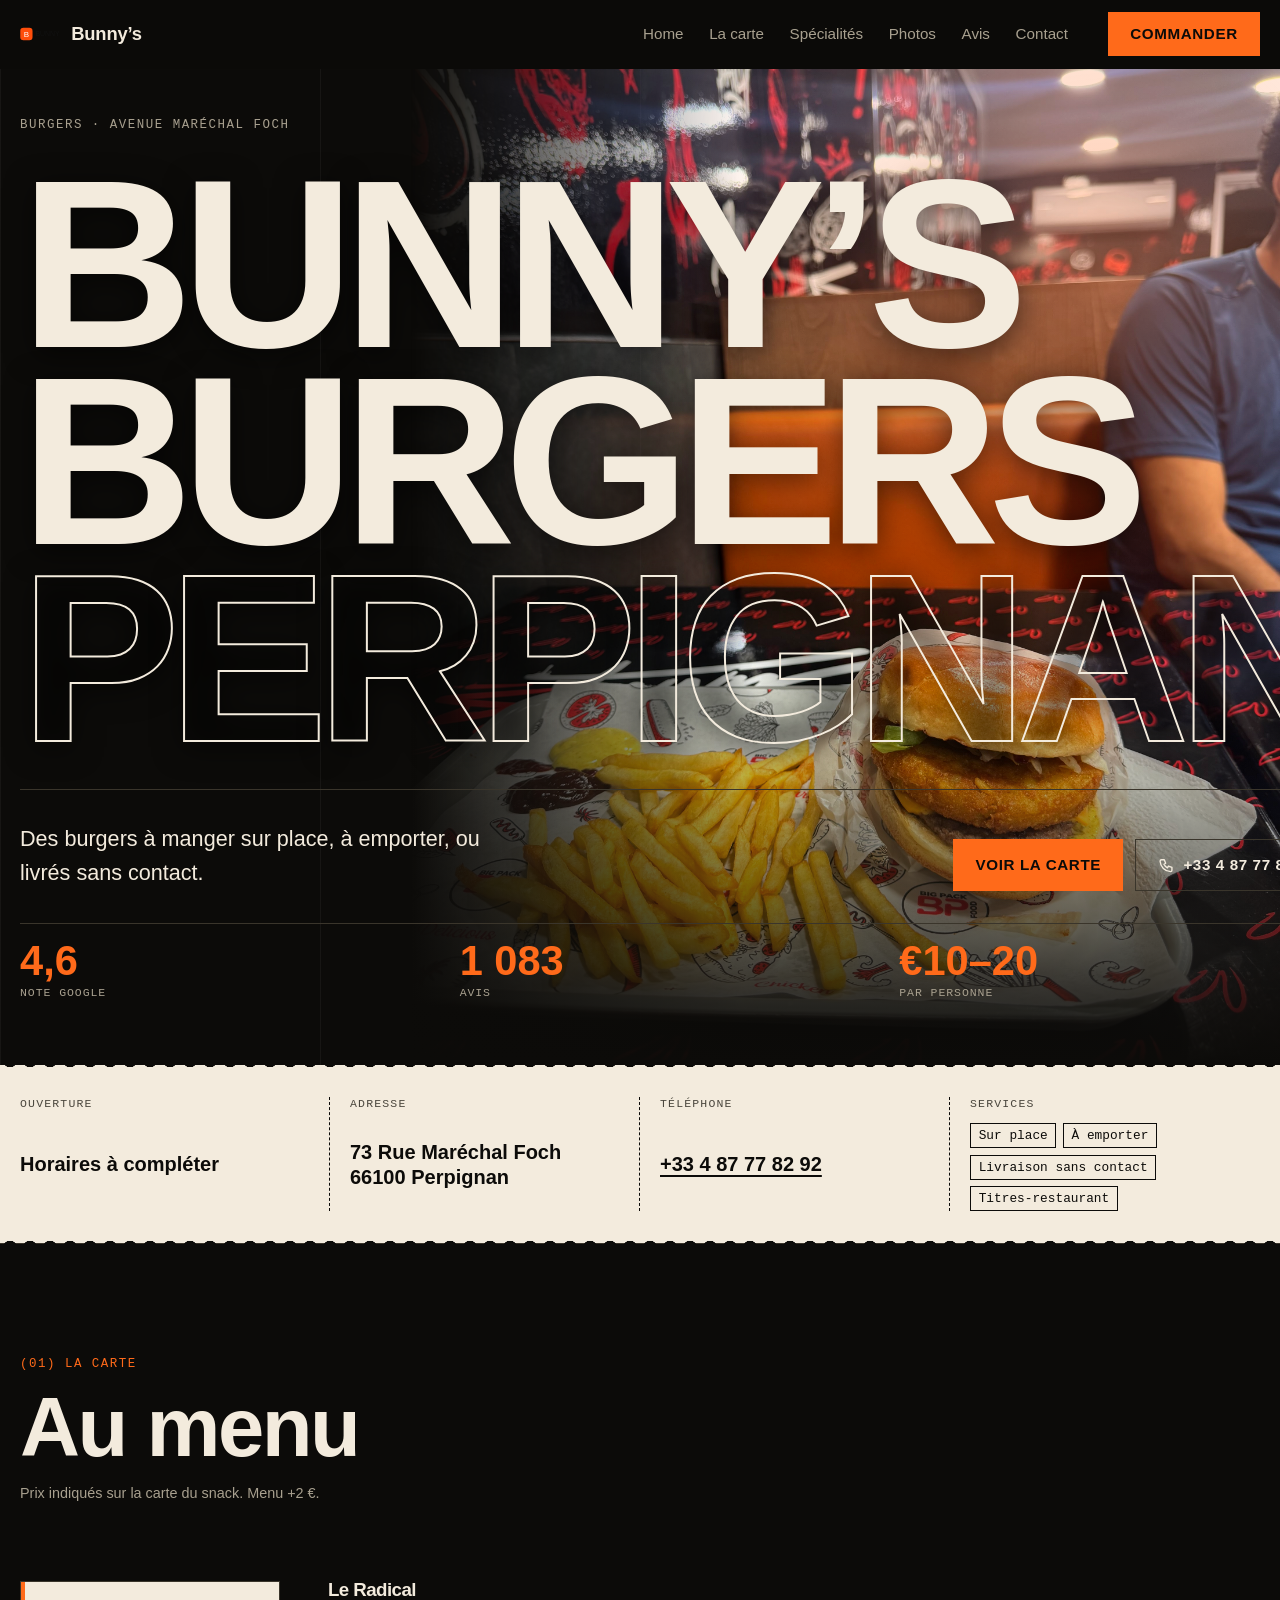
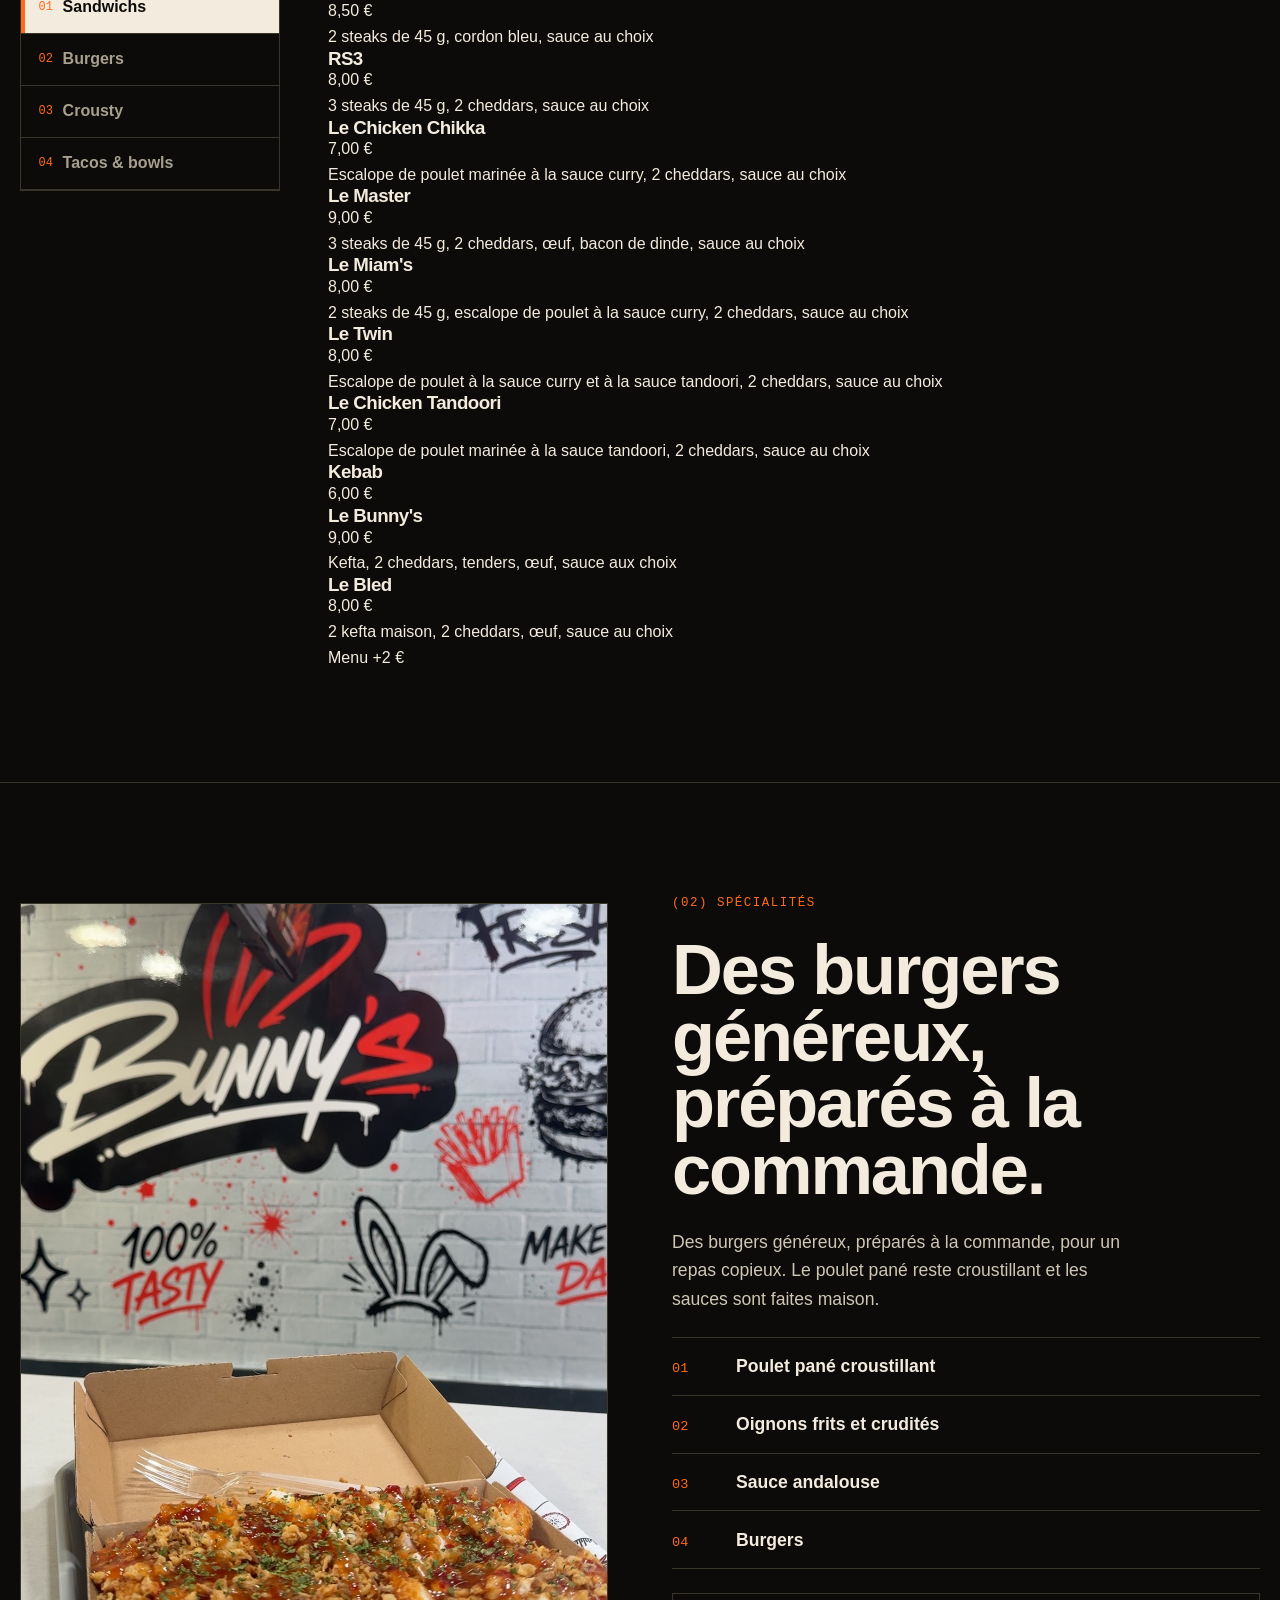
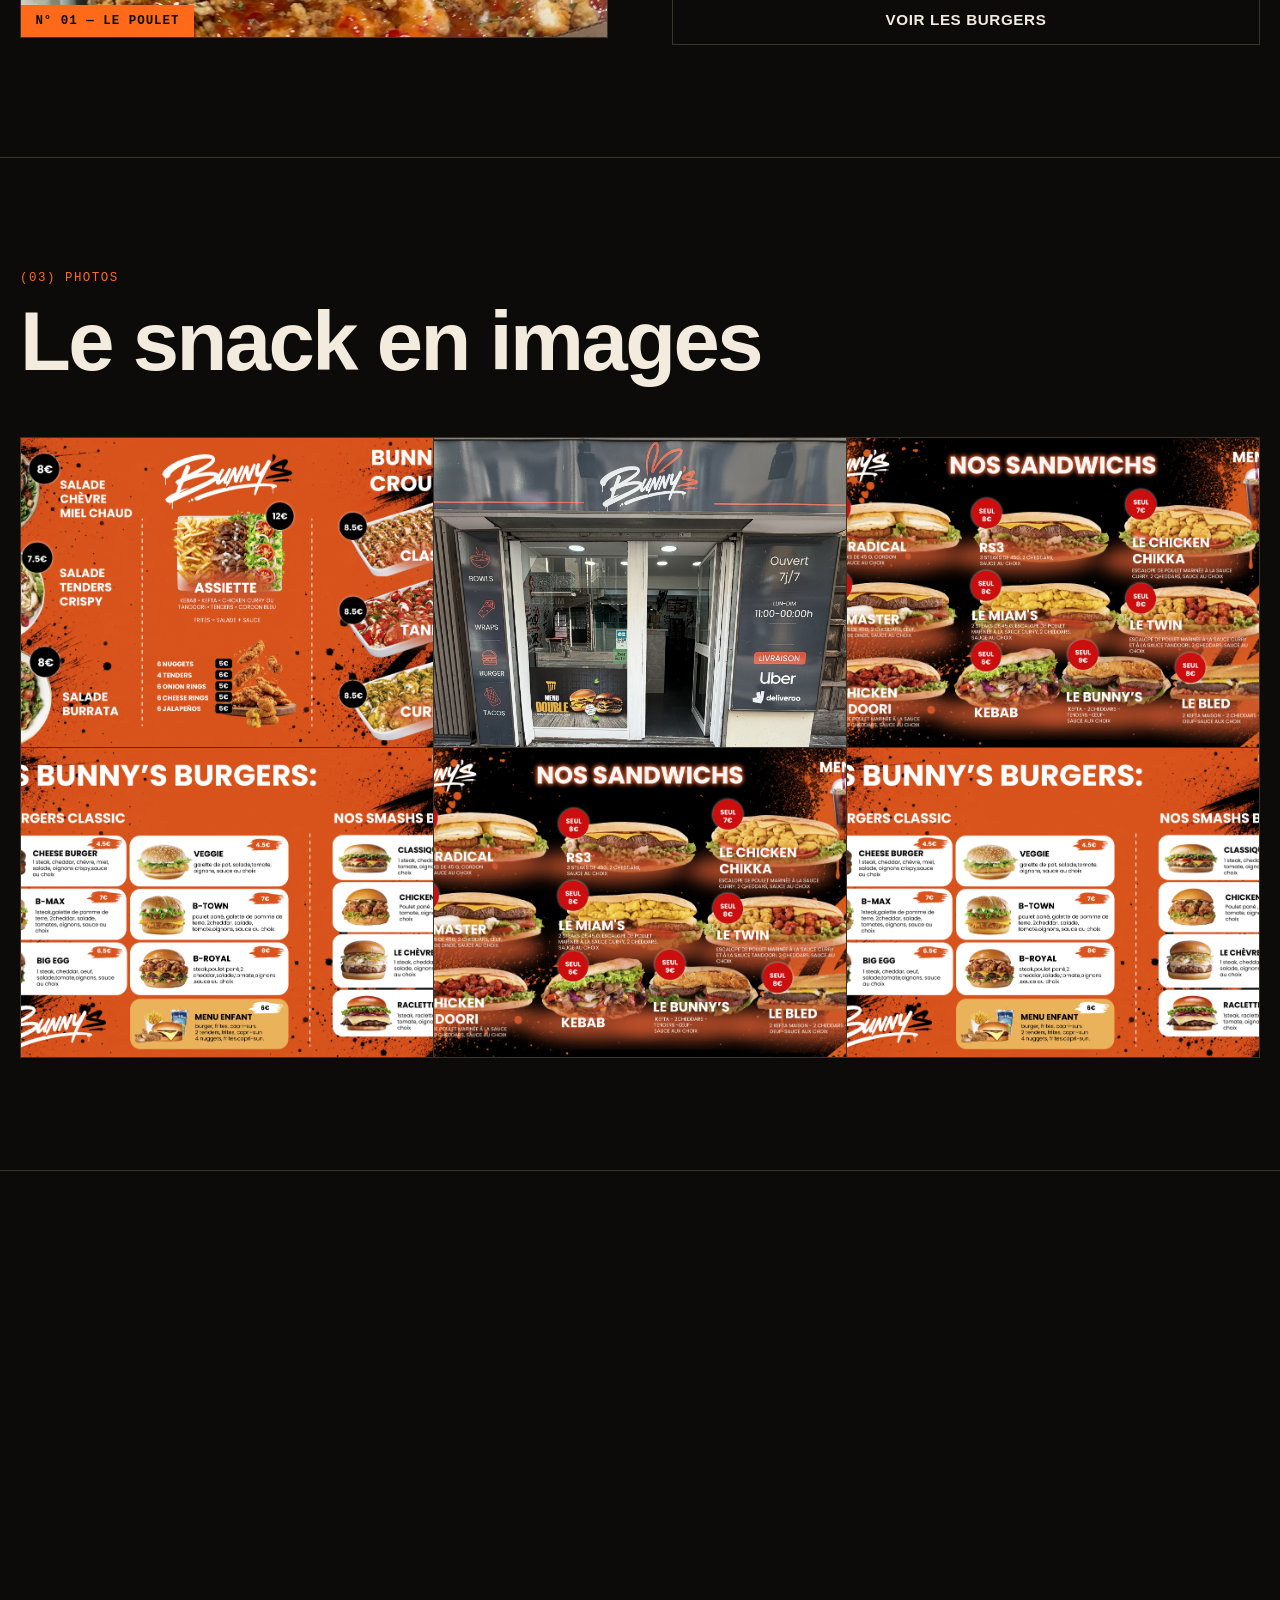
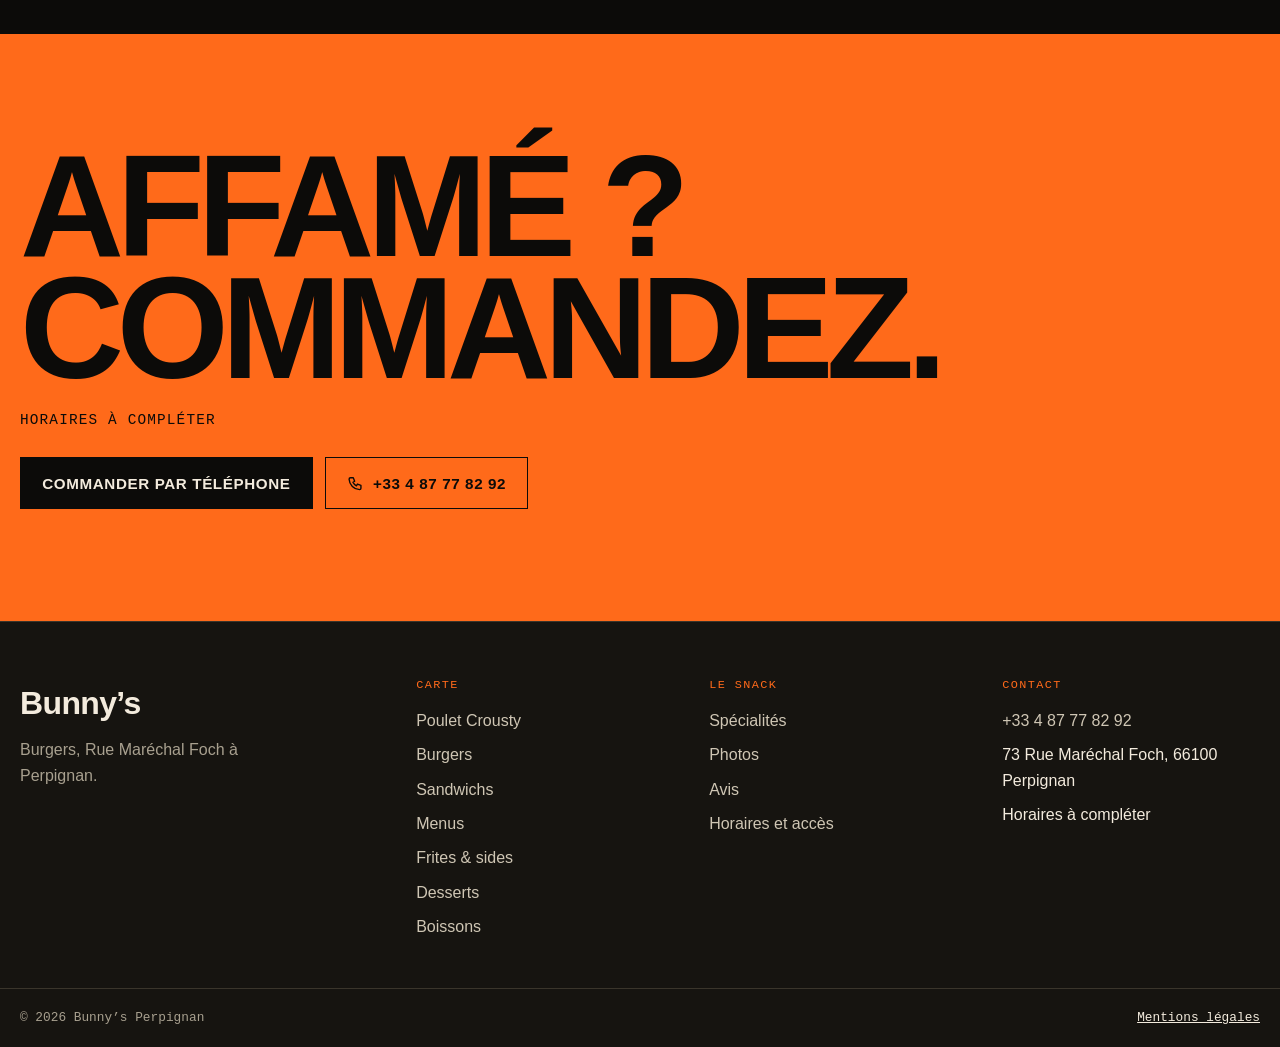
==== commit a22eee64: "Bunny2: fix specialités page, nav links, wording and images across site Co-Authored-By: Claude Haiku" ====
--- a/index.html
+++ b/index.html
@@ -73,13 +73,13 @@
       <ul class="cn-nav__links">
         <li><a href="index.html" aria-current="page">Home</a></li>
         <li><a href="menu.html">La carte</a></li>
-        <li><a href="pain.html">Spécialités</a></li>
+        <li><a href="naan.html">Spécialités</a></li>
         <li><a href="gallery.html">Photos</a></li>
         <li><a href="avis.html">Avis</a></li>
         <li><a href="contact.html">Contact</a></li>
       </ul>
 
-      <a class="cn-btn cn-btn--flame cn-nav__cta" href="https://www.ubereats.com/fr/store/le-cheese-pain-beziers/W6fayCsMTCiTx0mBuVoWzQ" rel="noopener">Commander</a>
+      <a class="cn-btn cn-btn--flame cn-nav__cta" href="tel:+33487778292" rel="noopener">Commander</a>
 
       <button class="cn-burger" type="button" data-burger aria-expanded="false" aria-controls="drawer">
         <span class="cn-burger__label">Menu</span>
@@ -99,7 +99,7 @@
       <ol class="cn-drawer__links">
         <li><a href="index.html"><span>01</span>Home</a></li>
         <li><a href="menu.html"><span>02</span>La carte</a></li>
-        <li><a href="pain.html"><span>03</span>Spécialités</a></li>
+        <li><a href="naan.html"><span>03</span>Spécialités</a></li>
         <li><a href="gallery.html"><span>04</span>Photos</a></li>
         <li><a href="avis.html"><span>05</span>Avis</a></li>
         <li><a href="contact.html"><span>06</span>Contact</a></li>
@@ -122,7 +122,7 @@
         <p class="cn-kicker">Burgers · Avenue Maréchal Foch</p>
         <h1 class="cn-hero__title" id="hero-title">
           <span class="cn-hero__line">Bunny’s</span>
-          <span class="cn-hero__line">Pain</span>
+          <span class="cn-hero__line">Burgers</span>
           <span class="cn-hero__line cn-hero__line--outline">Perpignan</span>
         </h1>
         <div class="cn-hero__foot">
@@ -471,22 +471,22 @@
       </div>
     </section>
 
-    <!-- SIGNATURE: the pain statement -->
+    <!-- SIGNATURE: the burger statement -->
     <section class="cn-section cn-signature" id="signature" aria-labelledby="signature-title">
       <div class="cn-wrap cn-signature__grid">
         <figure class="cn-signature__figure cn-reveal">
-          <img class="cn-photo" src="assets/img/image_007.jpg" width="224" height="270" loading="lazy" alt="Pain burger garni, servi au Bunny’s">
+          <img class="cn-photo" src="assets/img/image_007.jpg" width="224" height="270" loading="lazy" alt="Burger garni, servi au Bunny’s">
           <figcaption class="cn-signature__caption">N° 01 — Le Poulet</figcaption>
         </figure>
         <div class="cn-signature__body cn-reveal" style="--delay:.1s">
           <p class="cn-kicker cn-kicker--flame">(02) Spécialités</p>
-          <h2 class="cn-h2" id="signature-title">Spécialités remplace le pain.</h2>
+          <h2 class="cn-h2" id="signature-title">Des burgers généreux, préparés à la commande.</h2>
           <p class="cn-signature__text">Des burgers généreux, préparés à la commande, pour un repas copieux. Le poulet pané reste croustillant et les sauces sont faites maison.</p>
           <ol class="cn-steps">
             <li><span>01</span>Poulet pané croustillant</li>
             <li><span>02</span>Oignons frits et crudités</li>
             <li><span>03</span>Sauce andalouse</li>
-            <li><span>04</span>Pain pain</li>
+            <li><span>04</span>Burgers</li>
           </ol>
           <button class="cn-btn cn-btn--ghost" type="button" data-menu-target="burgers">Voir les burgers</button>
         </div>
@@ -501,22 +501,22 @@
           <h2 class="cn-h2" id="photos-title">Le snack en images</h2>
         </header>
         <div class="cn-gallery">
-          <button class="cn-gallery__item cn-reveal" style="--delay:0.00s" type="button" data-gallery-item data-full="assets/img/image_021.jpg" data-caption="Le comptoir">
+          <button class="cn-gallery__item cn-reveal" style="--delay:0.00s" type="button" data-gallery-item data-full="assets/img/image_005.jpg" data-caption="Le comptoir">
             <img class="cn-photo" src="assets/img/image_005.jpg" width="1200" height="1200" loading="lazy" alt="Le comptoir du Bunny’s">
           </button>
-          <button class="cn-gallery__item cn-reveal" style="--delay:0.06s" type="button" data-gallery-item data-full="assets/img/image_052.jpg" data-caption="Frites maison">
+          <button class="cn-gallery__item cn-reveal" style="--delay:0.06s" type="button" data-gallery-item data-full="assets/img/image_001.jpg" data-caption="Frites maison">
             <img class="cn-photo" src="assets/img/image_001.jpg" width="1200" height="1200" loading="lazy" alt="Frites dorées servies dans leur papier">
           </button>
-          <button class="cn-gallery__item cn-reveal" style="--delay:0.12s" type="button" data-gallery-item data-full="assets/img/image_018.jpg" data-caption="Pain fromage">
-            <img class="cn-photo" src="assets/img/image_003.jpg" width="1200" height="1200" loading="lazy" alt="Pain à la sauce blanche, gros plan">
+          <button class="cn-gallery__item cn-reveal" style="--delay:0.12s" type="button" data-gallery-item data-full="assets/img/image_003.jpg" data-caption="Sandwich fromage">
+            <img class="cn-photo" src="assets/img/image_003.jpg" width="1200" height="1200" loading="lazy" alt="Sandwich à la sauce blanche, gros plan">
           </button>
           <button class="cn-gallery__item cn-reveal" style="--delay:0.18s" type="button" data-gallery-item data-full="assets/img/image_008.jpg" data-caption="Devant le snack">
             <img class="cn-photo" src="assets/img/image_008.jpg" width="1200" height="1200" loading="lazy" alt="Façade du Bunny’s, Rue Maréchal Foch">
           </button>
-          <button class="cn-gallery__item cn-reveal" style="--delay:0.24s" type="button" data-gallery-item data-full="assets/img/image_009.jpg" data-caption="Pain coupé">
-            <img class="cn-photo" src="assets/img/image_003.jpg" width="1200" height="1200" loading="lazy" alt="Pain burger coupé en deux, frites à côté">
+          <button class="cn-gallery__item cn-reveal" style="--delay:0.24s" type="button" data-gallery-item data-full="assets/img/image_003.jpg" data-caption="Burger coupé">
+            <img class="cn-photo" src="assets/img/image_003.jpg" width="1200" height="1200" loading="lazy" alt="Burger coupé en deux, frites à côté">
           </button>
-          <button class="cn-gallery__item cn-reveal" style="--delay:0.30s" type="button" data-gallery-item data-full="assets/img/image_015.jpg" data-caption="La salle">
+          <button class="cn-gallery__item cn-reveal" style="--delay:0.30s" type="button" data-gallery-item data-full="assets/img/image_008.jpg" data-caption="La salle">
             <img class="cn-photo" src="assets/img/image_008.jpg" width="1200" height="1200" loading="lazy" alt="La salle du Bunny’s, banquettes jaunes">
           </button>
         </div>
@@ -577,7 +577,7 @@
           <article class="cn-info cn-reveal" style="--delay:.08s">
             <h3 class="cn-info__title">Adresse</h3>
             <p class="cn-info__big">73 Rue Maréchal Foch<br>66100 Perpignan</p>
-            <a class="cn-btn cn-btn--ghost" href="https://www.google.com/maps/dir/?api=1&amp;destination=Bunny’s+Pain+B%C3%A9ziers+14+Av.+Saint-Sa%C3%ABns%2C+66100+B%C3%A9ziers" rel="noopener">Itinéraire</a>
+            <a class="cn-btn cn-btn--ghost" href="https://www.google.com/maps/dir/?api=1&amp;destination=Bunny%E2%80%99s+73+Rue+Mar%C3%A9chal+Foch+66100+Perpignan" rel="noopener">Itinéraire</a>
             <h3 class="cn-info__title cn-info__title--sub">Contact</h3>
             <p><a class="cn-info__phone" href="tel:+33487778292">+33 4 87 77 82 92</a></p>
           </article>
@@ -585,7 +585,7 @@
           <figure class="cn-map cn-reveal" style="--delay:.16s">
             <img src="assets/img/map.svg" width="1200" height="720" loading="lazy" alt="Schéma d'accès au Bunny’s, 73 Rue Maréchal Foch à Perpignan">
             <figcaption>
-              <a class="cn-btn cn-btn--flame" href="https://www.google.com/maps/dir/?api=1&amp;destination=Bunny’s+Pain+B%C3%A9ziers+14+Av.+Saint-Sa%C3%ABns%2C+66100+B%C3%A9ziers" rel="noopener">Itinéraire jusqu'au snack</a>
+              <a class="cn-btn cn-btn--flame" href="https://www.google.com/maps/dir/?api=1&amp;destination=Bunny%E2%80%99s+73+Rue+Mar%C3%A9chal+Foch+66100+Perpignan" rel="noopener">Itinéraire jusqu'au snack</a>
             </figcaption>
           </figure>
         </div>
@@ -598,7 +598,7 @@
         <h2 class="cn-cta__title" id="cta-title">Affamé ?<br>Commandez.</h2>
         <p class="cn-cta__status" data-open-status>Ouvert · Ferme à 00:00</p>
         <div class="cn-cta__actions">
-          <a class="cn-btn cn-btn--ink" href="https://www.ubereats.com/fr/store/le-cheese-pain-beziers/W6fayCsMTCiTx0mBuVoWzQ" rel="noopener">Commander sur Uber Eats</a>
+          <a class="cn-btn cn-btn--ink" href="tel:+33487778292" rel="noopener">Commander par téléphone</a>
           <a class="cn-btn cn-btn--ghost-ink" href="tel:+33487778292">
             <svg class="cn-icon" aria-hidden="true"><use href="#icon-phone"></use></svg>
             +33 4 87 77 82 92
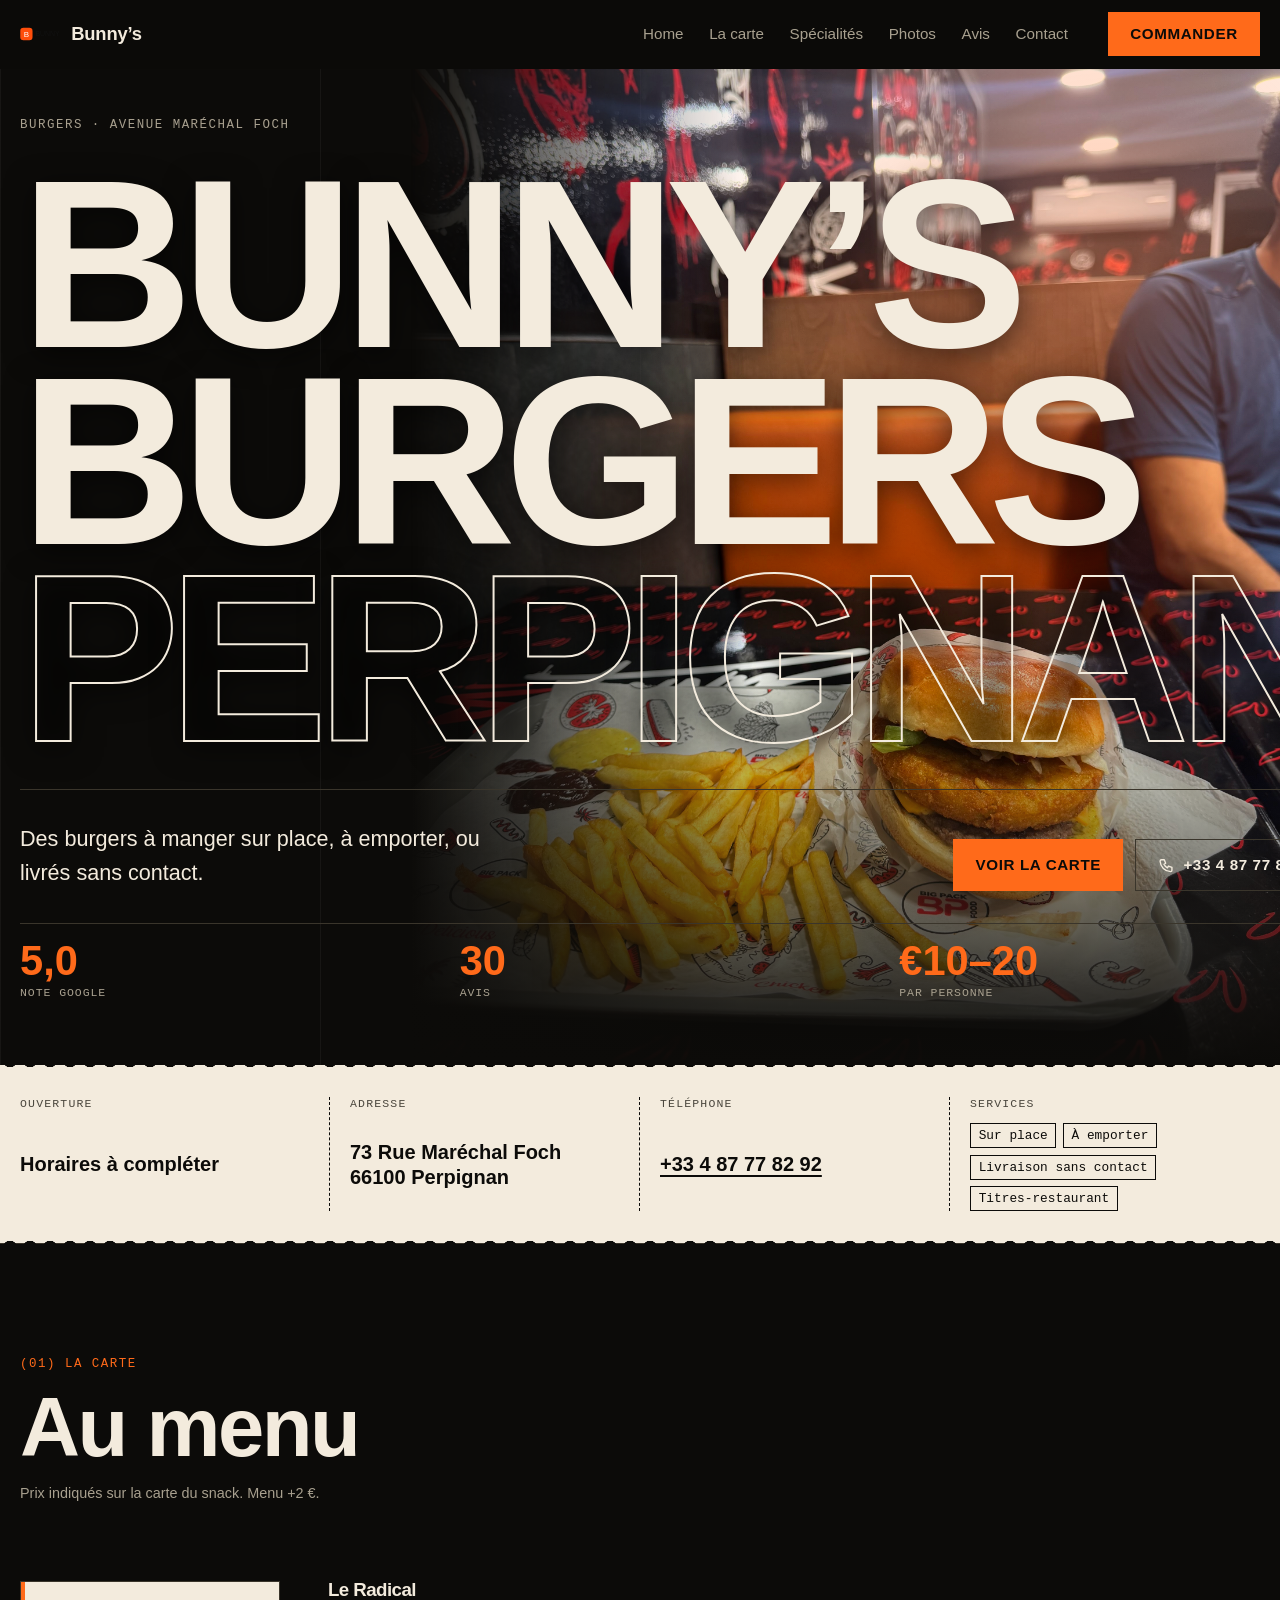
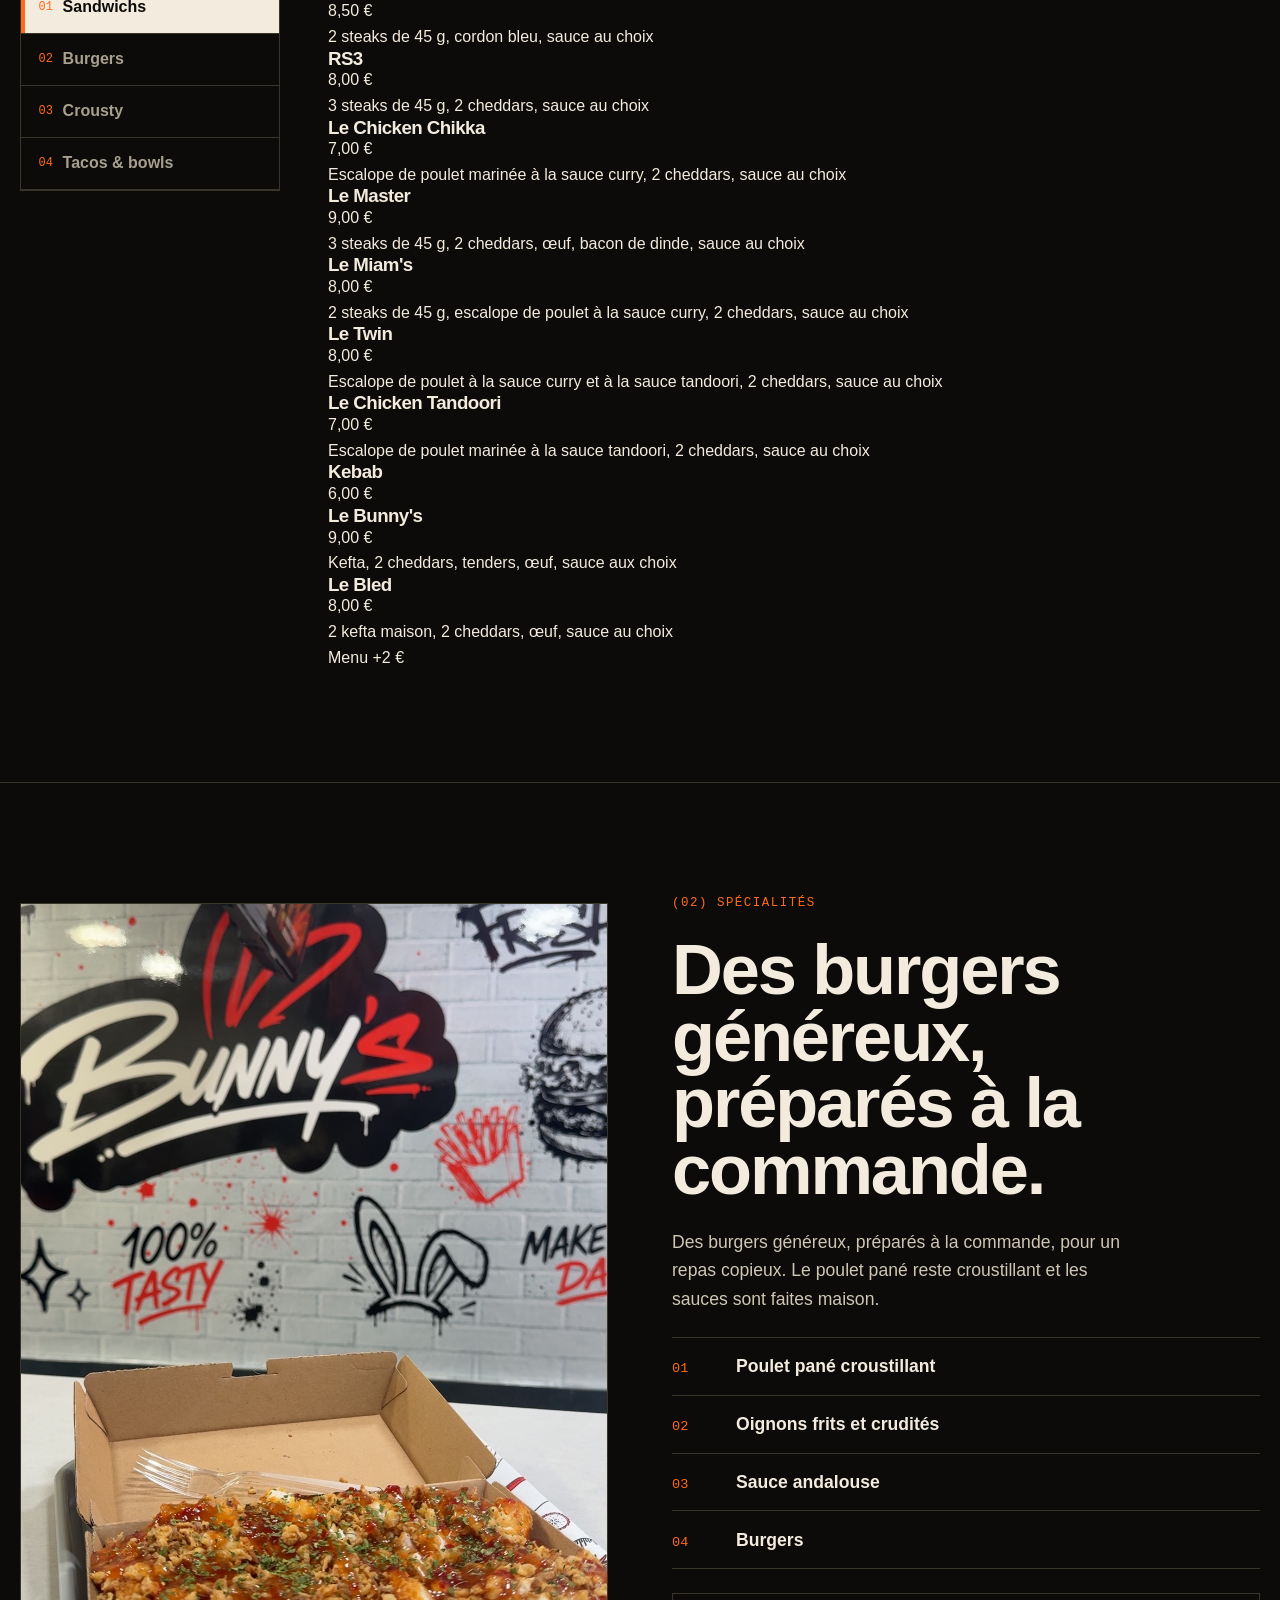
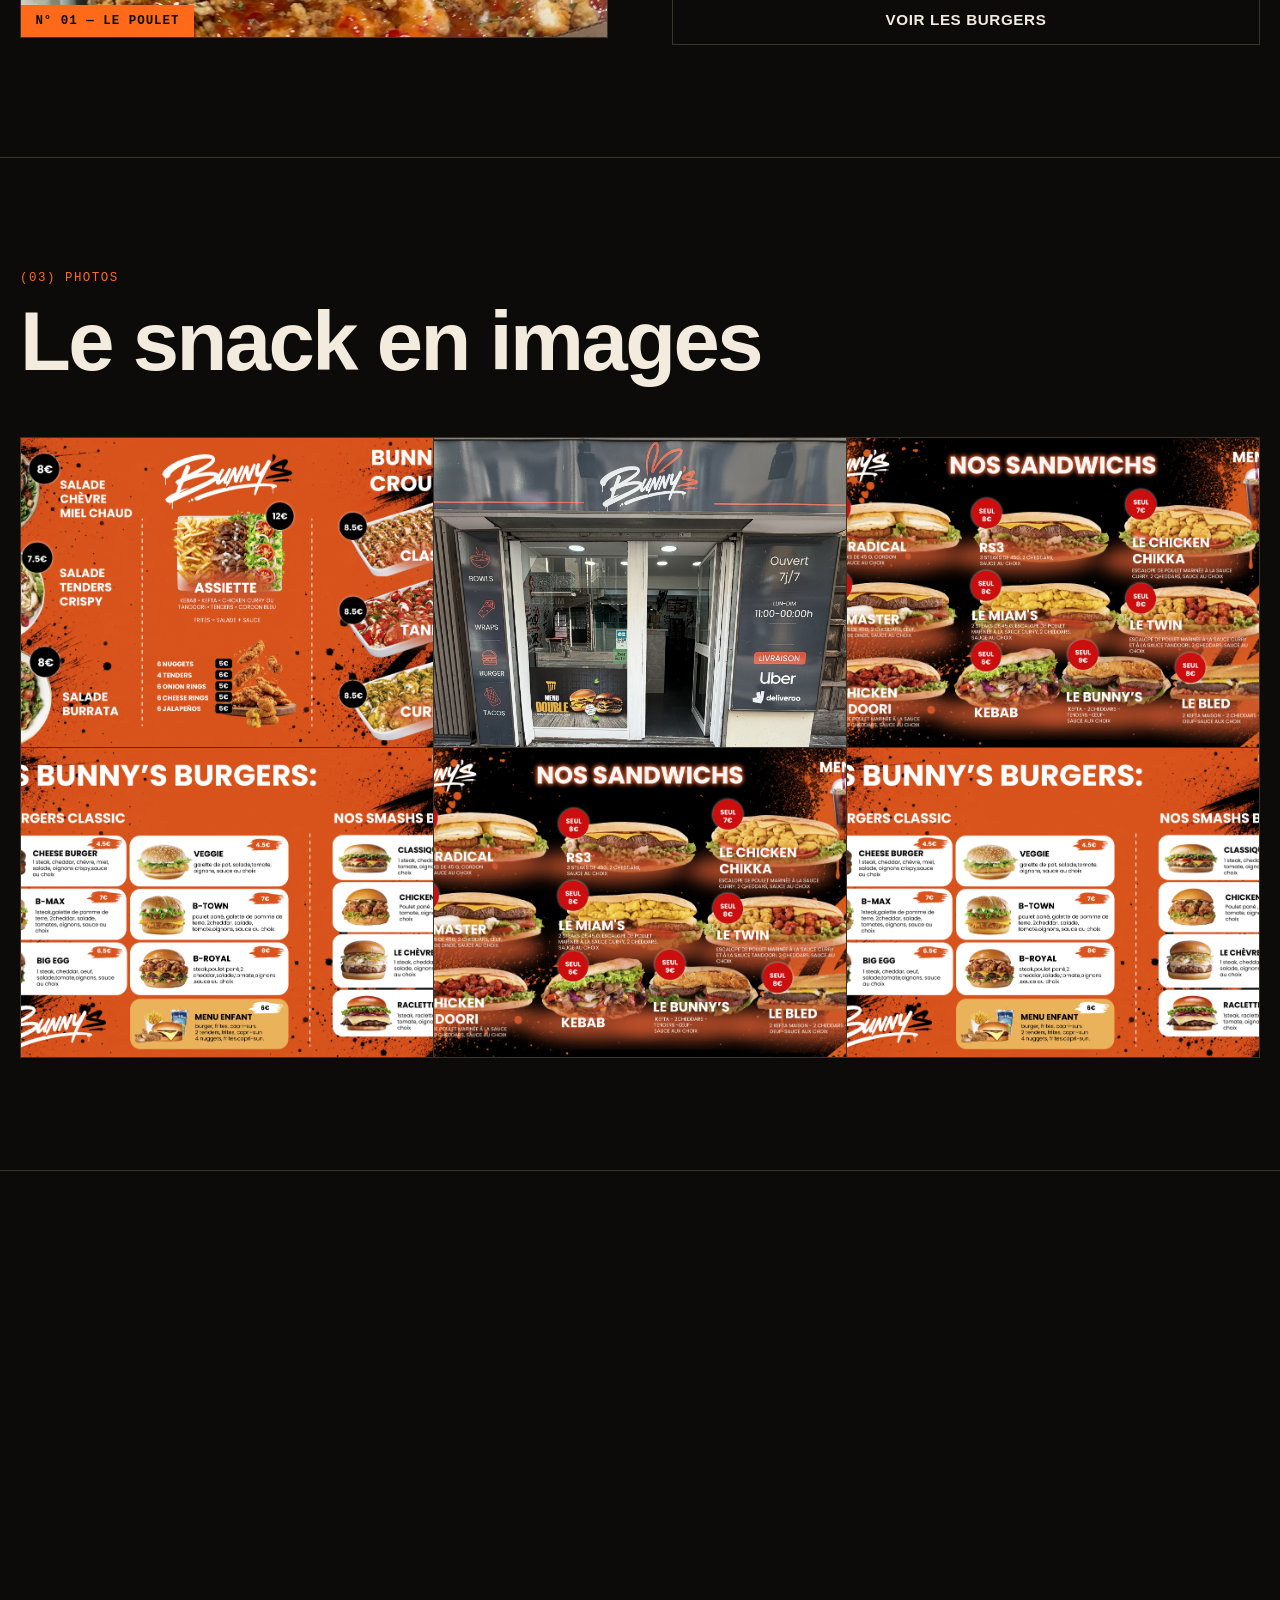
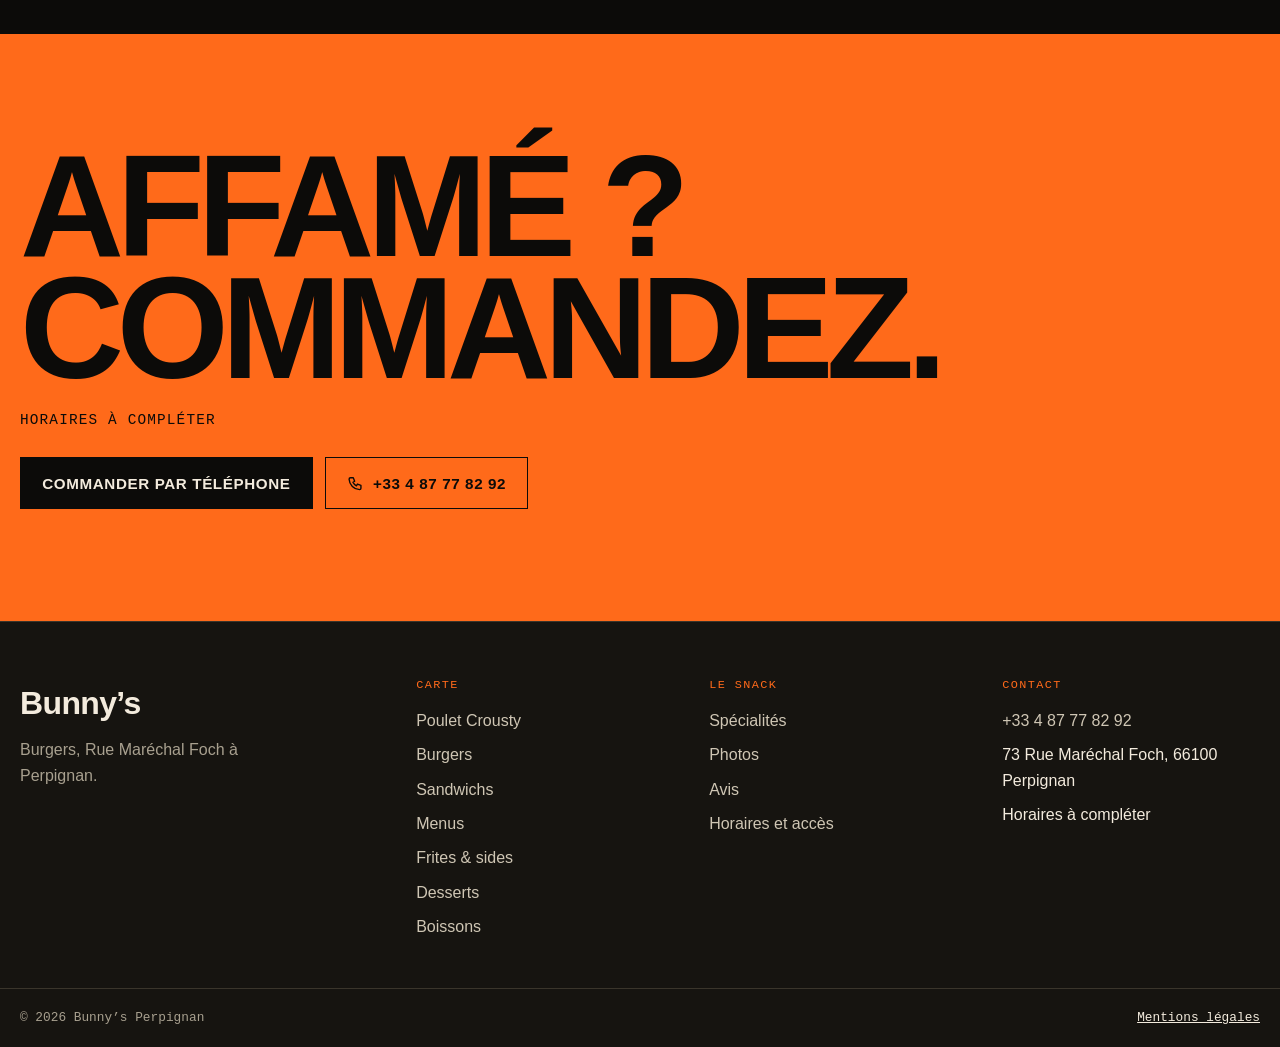
==== commit 9ff3bee9: "Bunny2: update reviews, rating and specialities page across the whole site Co-Authored-By: Claude Ha" ====
--- a/index.html
+++ b/index.html
@@ -136,8 +136,8 @@
           </div>
         </div>
         <ul class="cn-hero__stats">
-          <li><span class="cn-stat__value">4,6</span><span class="cn-stat__label">Note Google</span></li>
-          <li><span class="cn-stat__value">1 083</span><span class="cn-stat__label">Avis</span></li>
+          <li><span class="cn-stat__value">5,0</span><span class="cn-stat__label">Note Google</span></li>
+          <li><span class="cn-stat__value">30</span><span class="cn-stat__label">Avis</span></li>
           <li><span class="cn-stat__value">€10–20</span><span class="cn-stat__label">Par personne</span></li>
         </ul>
       </div>
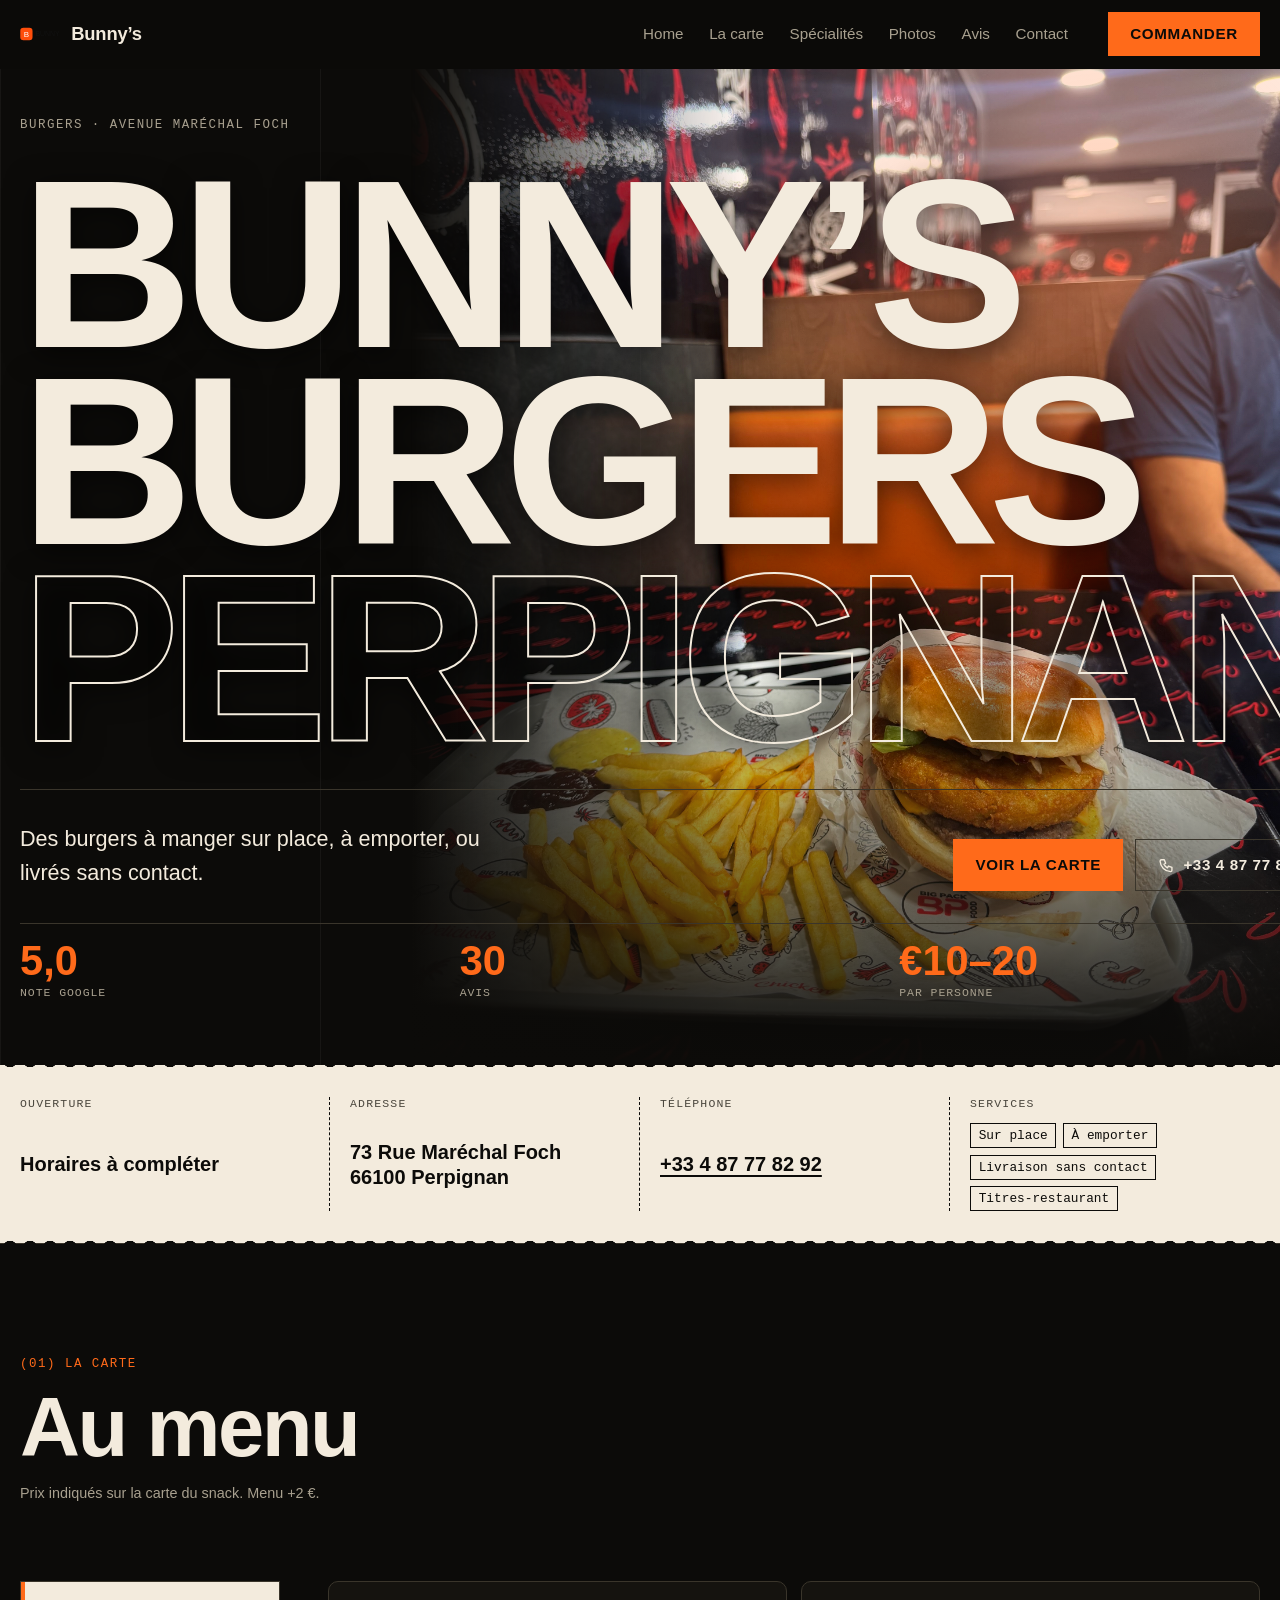
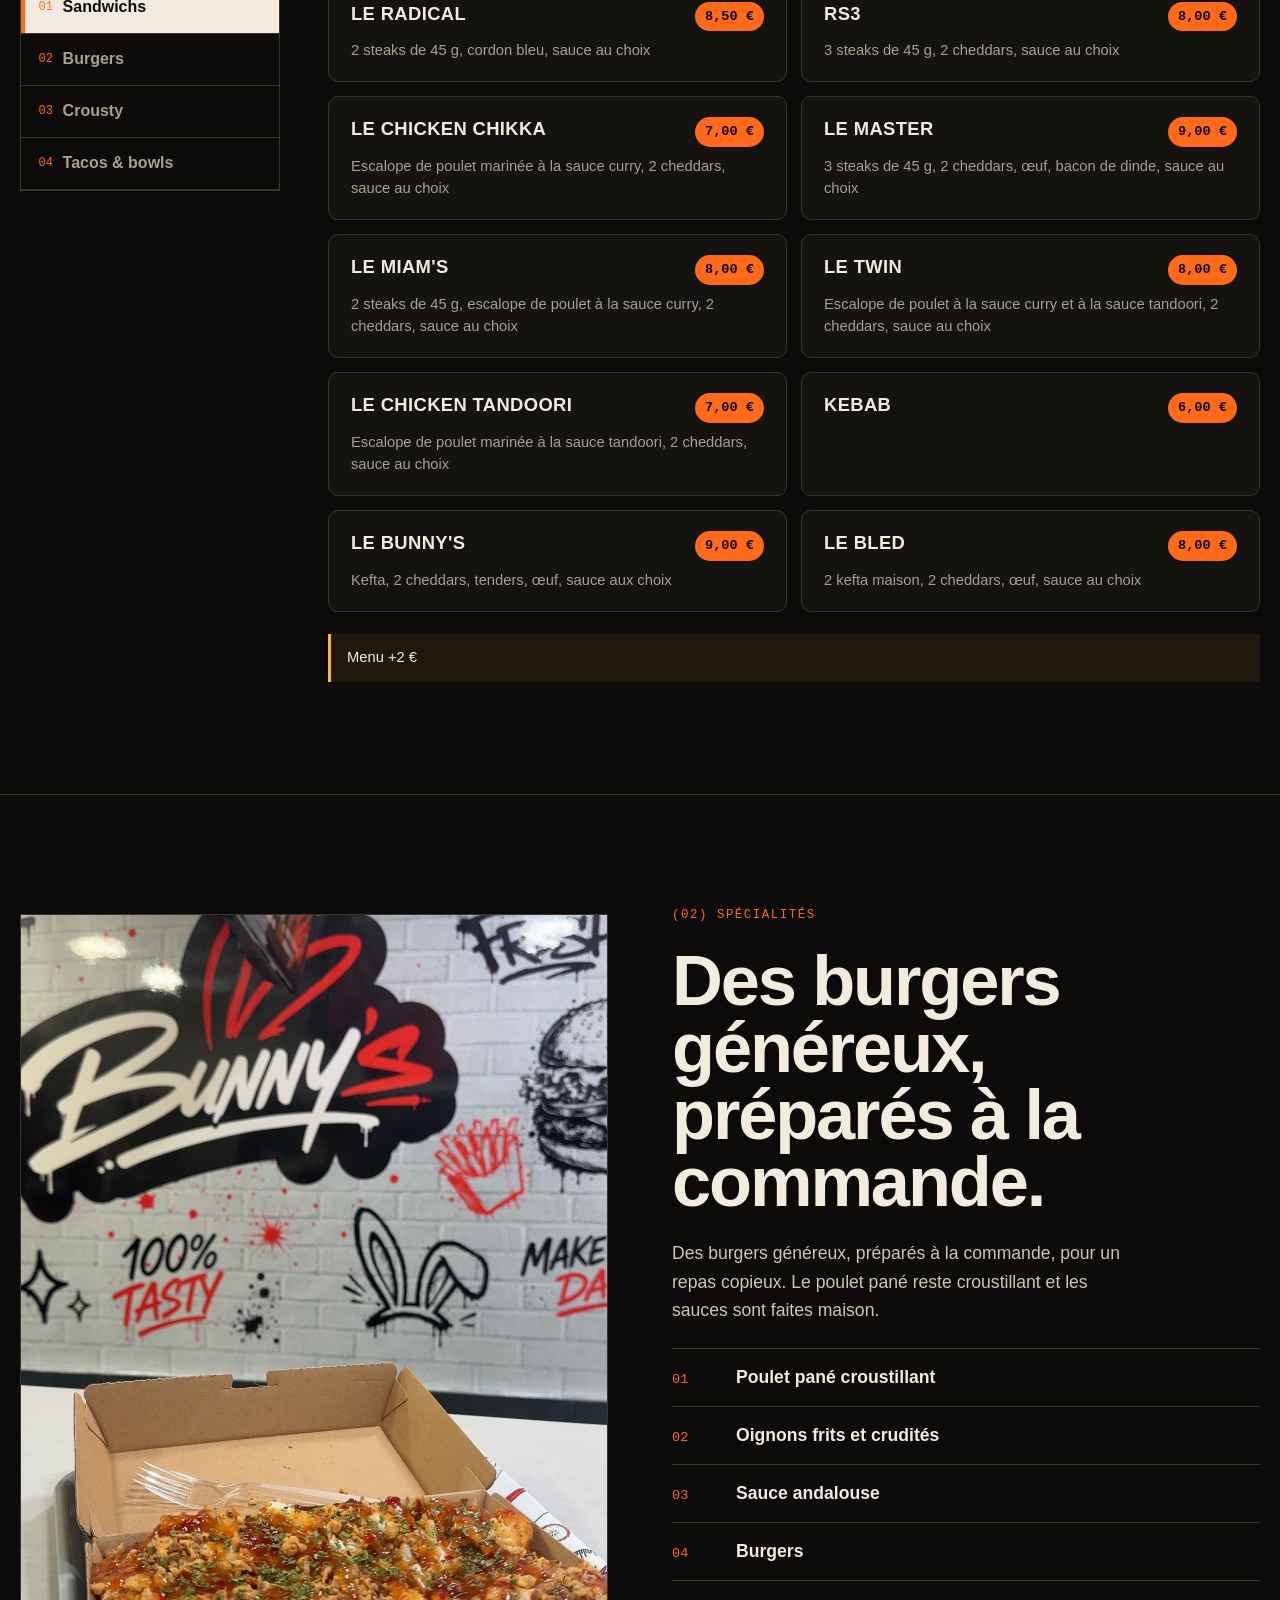
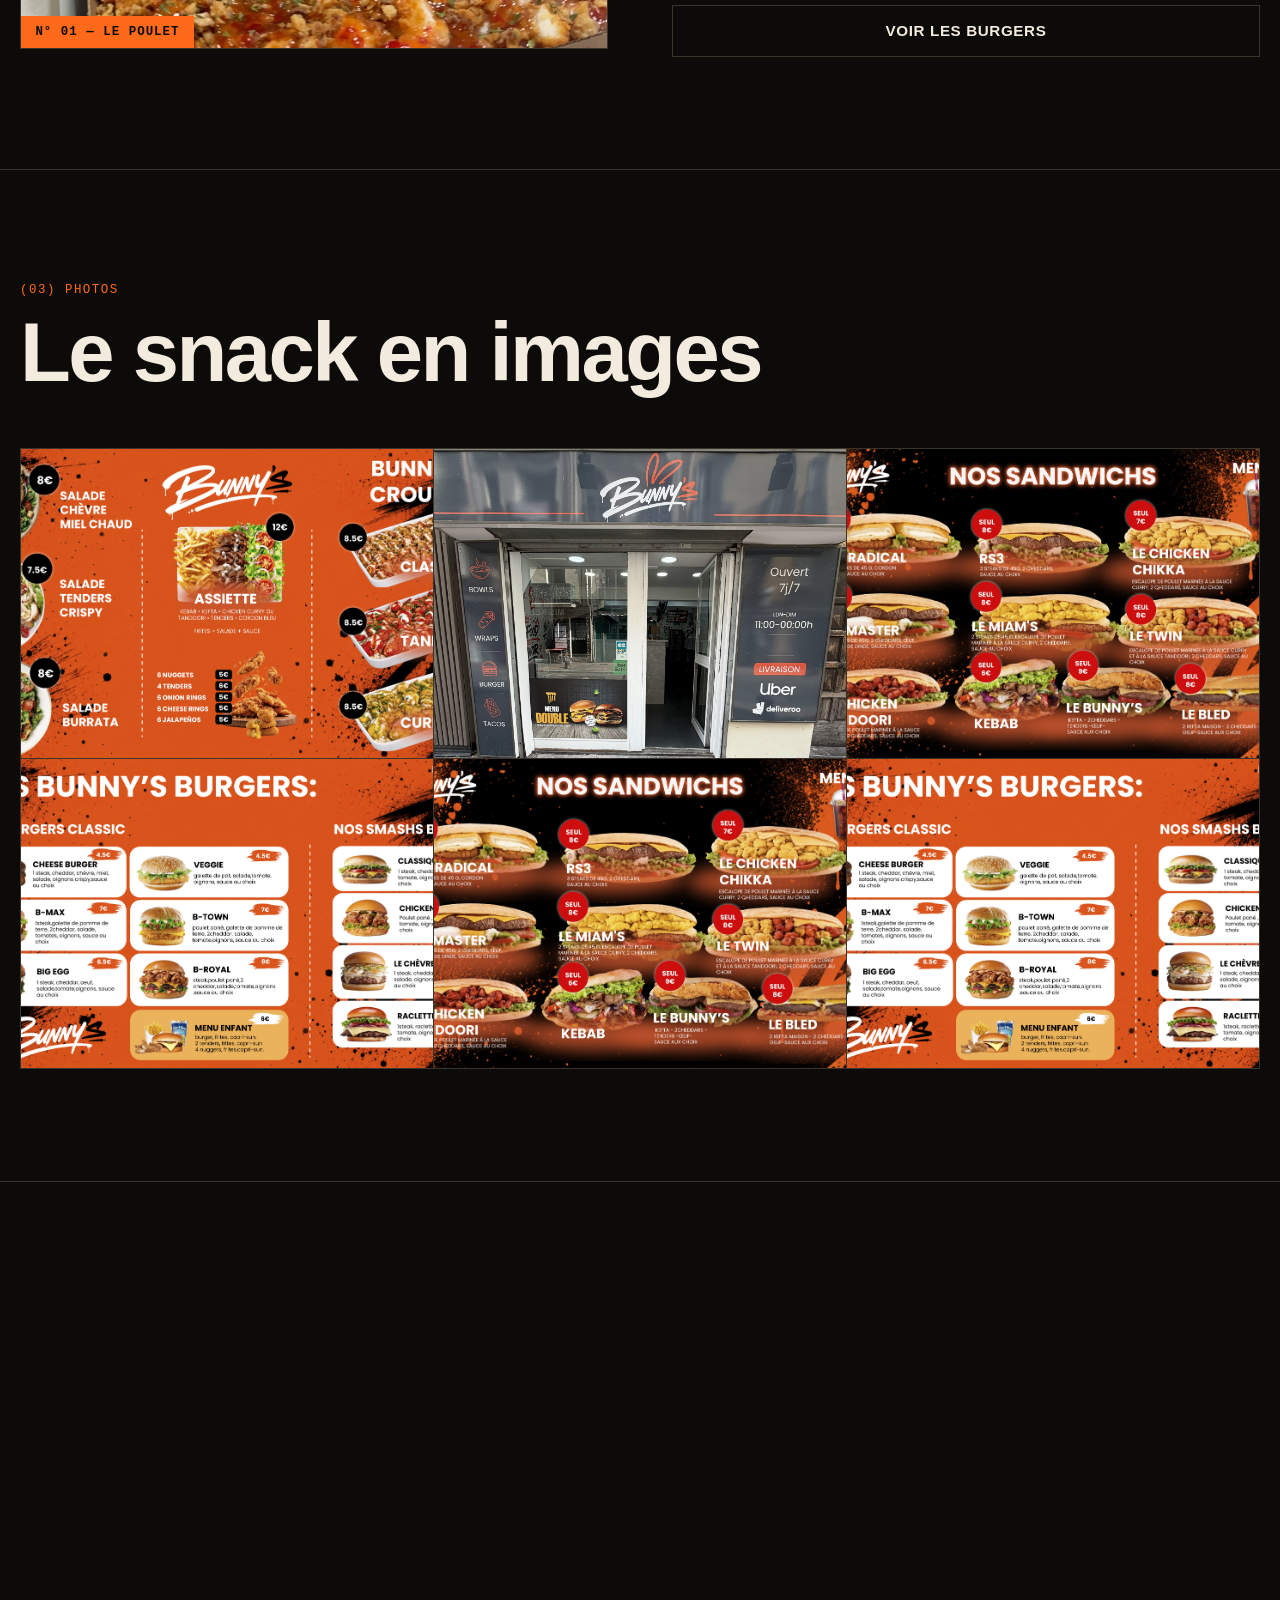
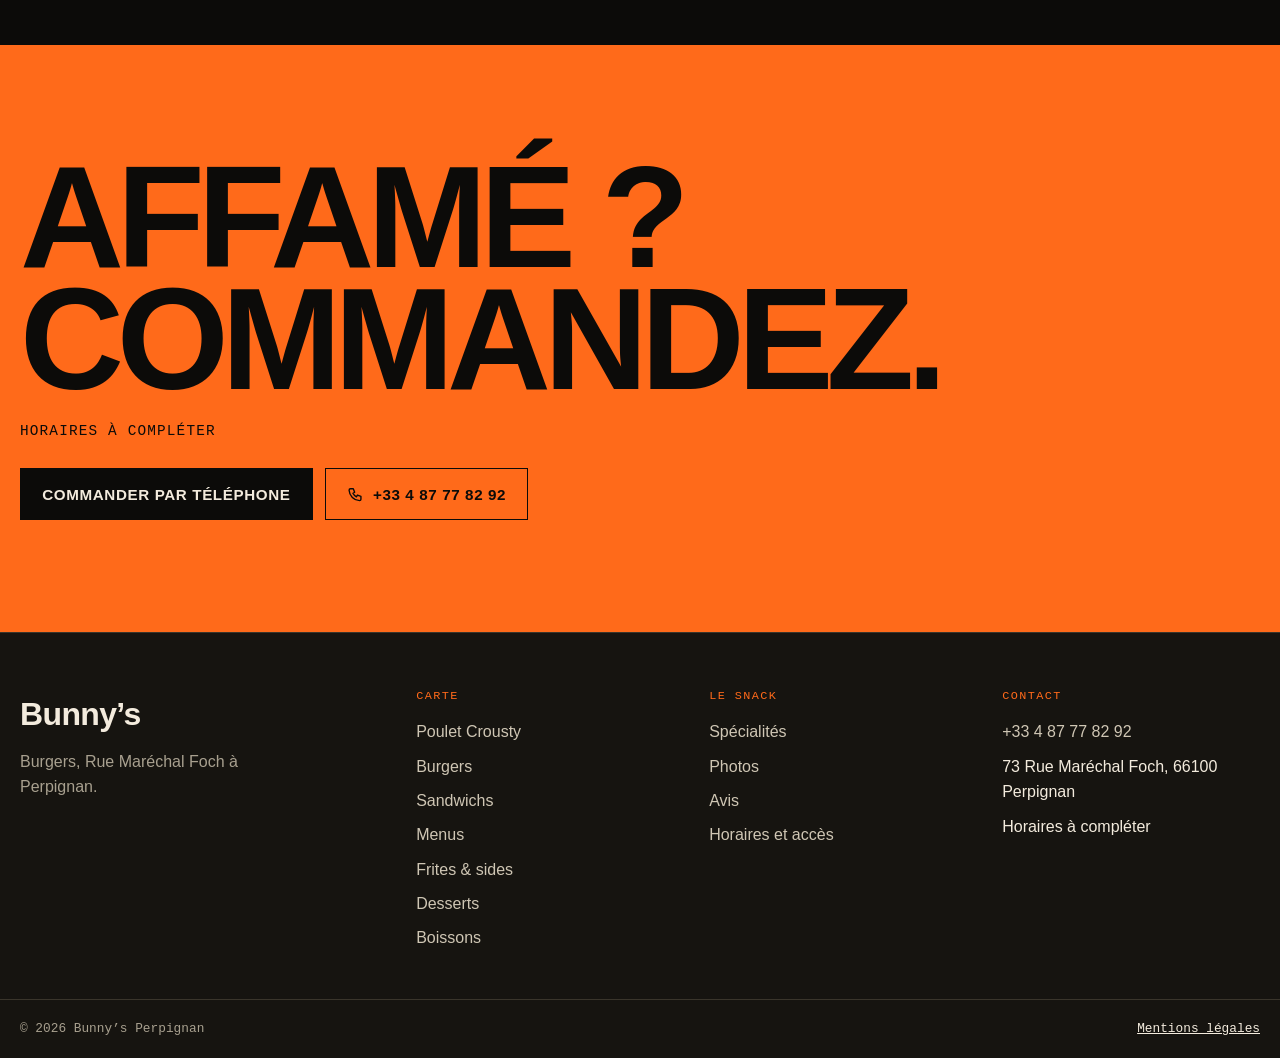
==== commit 16eb2da6: "Bunny2: redesign menu section (cards, price pills, tabs) Co-Authored-By: Claude Haiku 5.5 <noreply@a" ====
--- a/index.html
+++ b/index.html
@@ -13,6 +13,7 @@
   <link rel="preload" href="assets/fonts/space-grotesk-latin-wght-normal.woff2" as="font" type="font/woff2" crossorigin>
   <link rel="preload" href="assets/fonts/ibm-plex-mono-latin-500-normal.woff2" as="font" type="font/woff2" crossorigin>
   <link rel="stylesheet" href="assets/css/styles.css">
+  <link rel="stylesheet" href="assets/css/menu.css">
   <link rel="stylesheet" href="assets/css/hero.css">
 
   <script>
--- a/assets/css/menu.css
+++ b/assets/css/menu.css
@@ -0,0 +1,66 @@
+/* Menu section: tabs on the left, cards on the right */
+.cn-menu__panels { min-width: 0; }
+.cn-menu__grid { margin-top: 2.5rem; }
+.menu-panel[hidden] { display: none !important; }
+
+.menu-grid {
+  display: grid;
+  gap: 14px;
+  grid-template-columns: 1fr;
+}
+@media (min-width: 900px) { .menu-grid { grid-template-columns: 1fr 1fr; } }
+
+.menu-item {
+  display: flex;
+  flex-direction: column;
+  gap: 8px;
+  padding: 20px 22px;
+  background: #15130f;
+  border: 1px solid var(--line, #3A352B);
+  border-radius: 10px;
+  transition: border-color .25s, transform .25s;
+}
+.menu-item:hover {
+  border-color: var(--flame, #FF6A1A);
+  transform: translateY(-2px);
+}
+.menu-item__top {
+  display: flex;
+  justify-content: space-between;
+  align-items: baseline;
+  gap: 16px;
+}
+.menu-item__name {
+  margin: 0;
+  font-family: var(--font-display, "Space Grotesk", sans-serif);
+  font-size: 1.15rem;
+  font-weight: 700;
+  text-transform: uppercase;
+  letter-spacing: .02em;
+  color: var(--bone, #F3EBDD);
+}
+.menu-item__price {
+  flex: none;
+  padding: 4px 10px;
+  border-radius: 999px;
+  background: var(--flame, #FF6A1A);
+  color: #0C0B09;
+  font-family: var(--font-mono, monospace);
+  font-size: .85rem;
+  font-weight: 700;
+  white-space: nowrap;
+}
+.menu-item__desc {
+  margin: 0;
+  font-size: .92rem;
+  line-height: 1.5;
+  color: var(--muted, #A8A08F);
+}
+.menu-note {
+  margin: 22px 0 0;
+  padding: 12px 16px;
+  border-left: 3px solid var(--turmeric, #F5B83D);
+  background: rgba(245, 184, 61, .08);
+  color: var(--bone, #F3EBDD);
+  font-size: .92rem;
+}
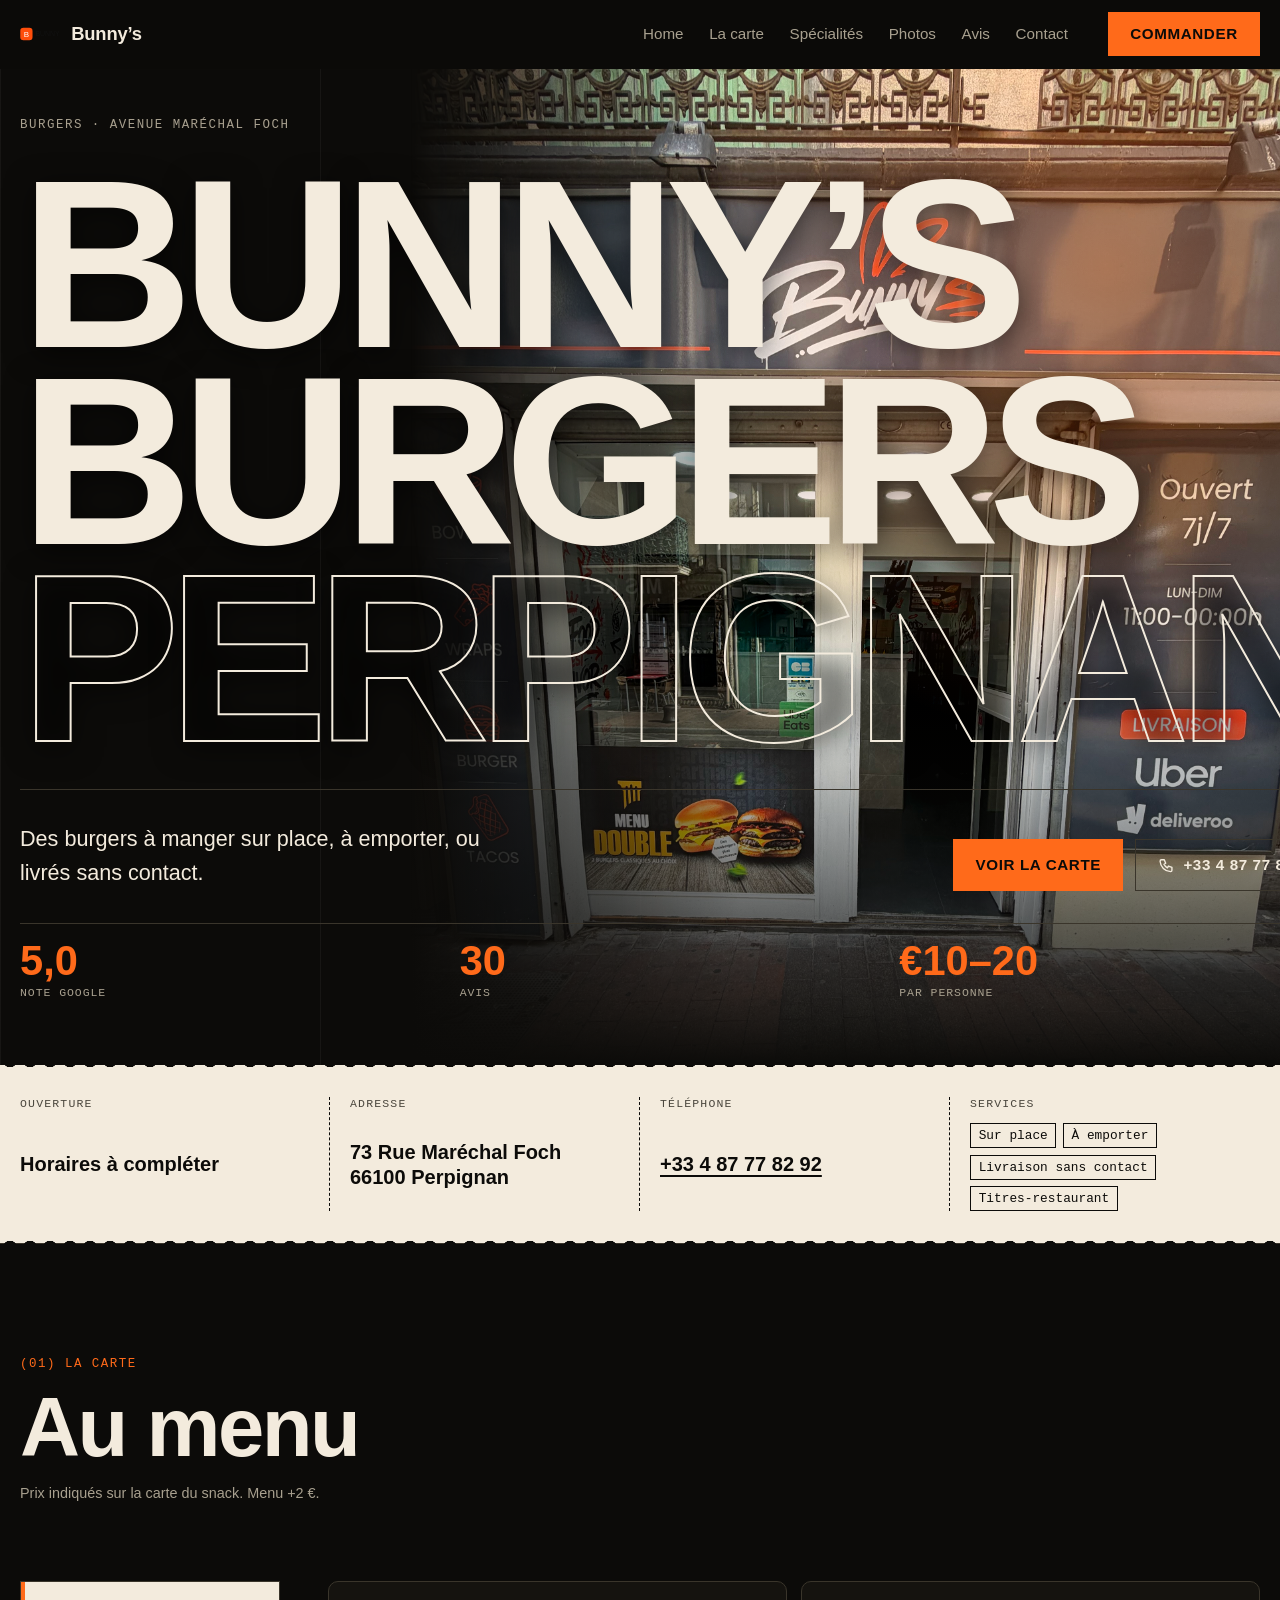
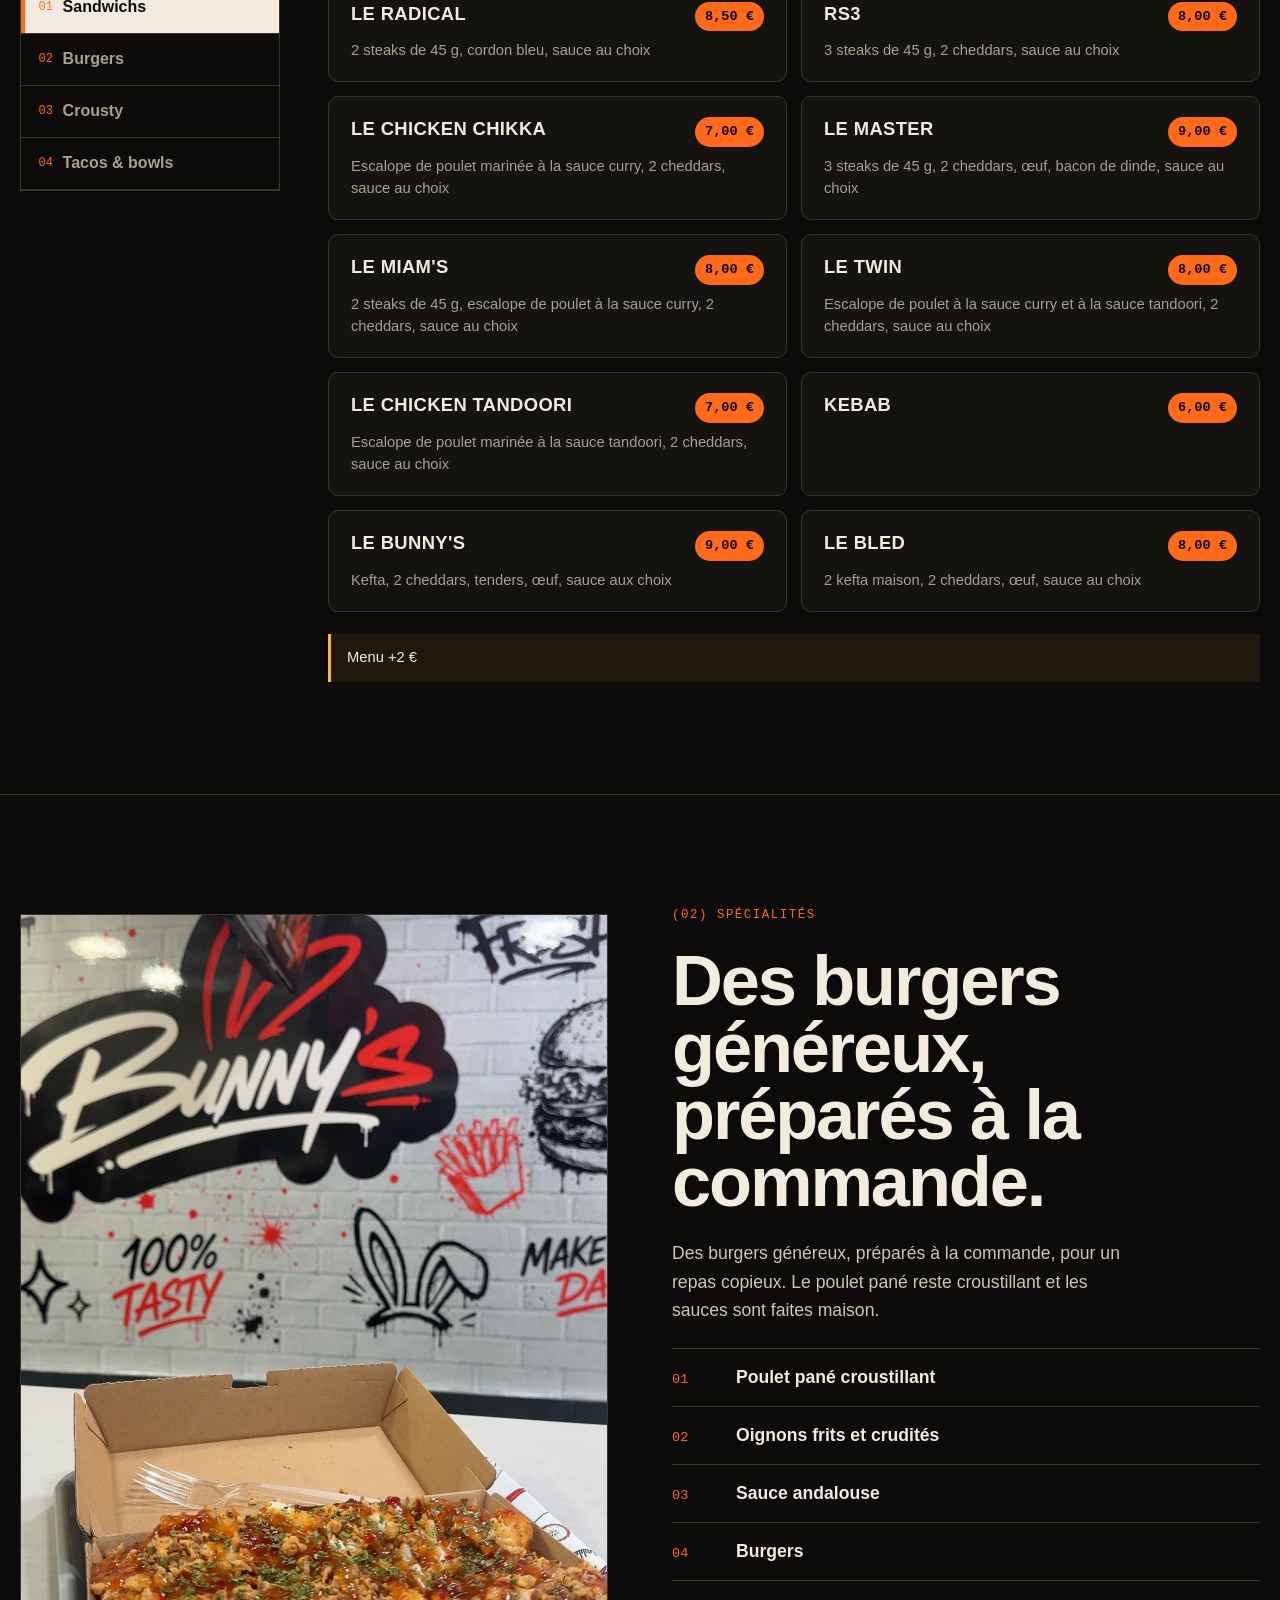
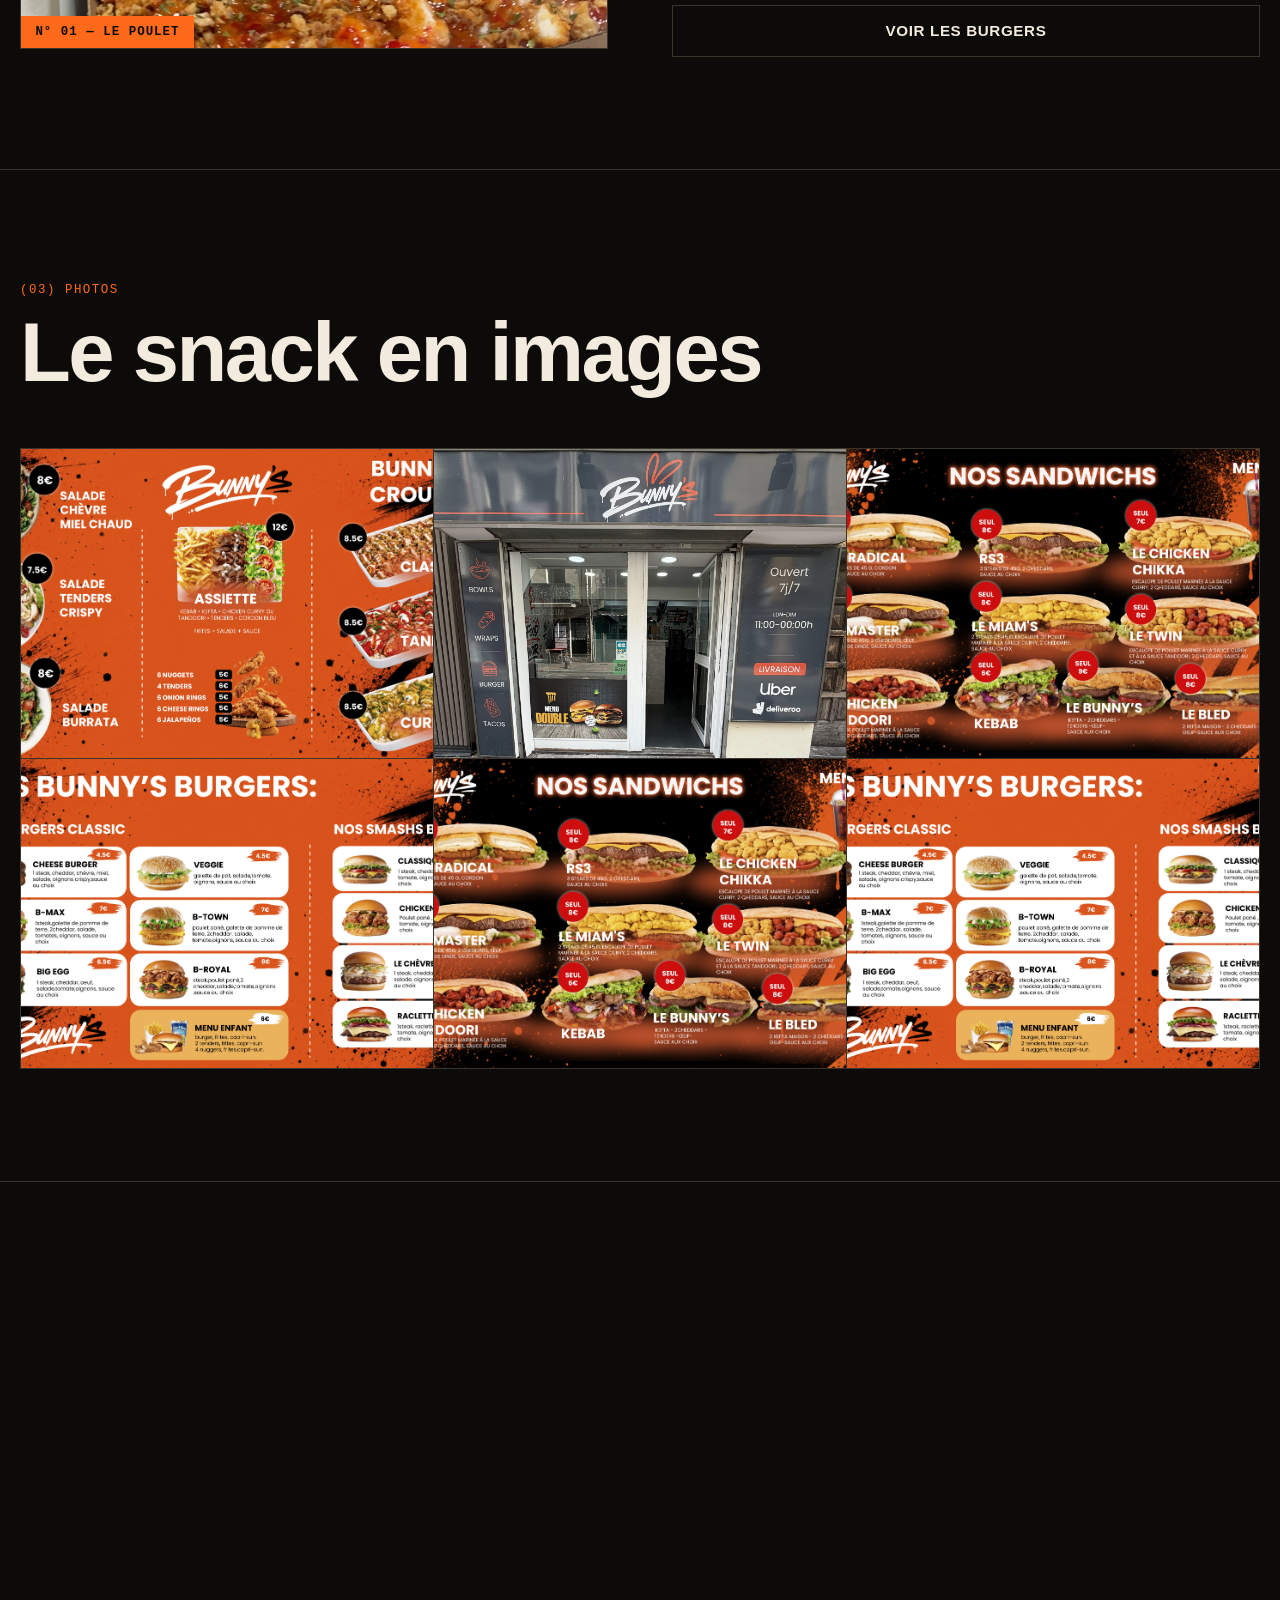
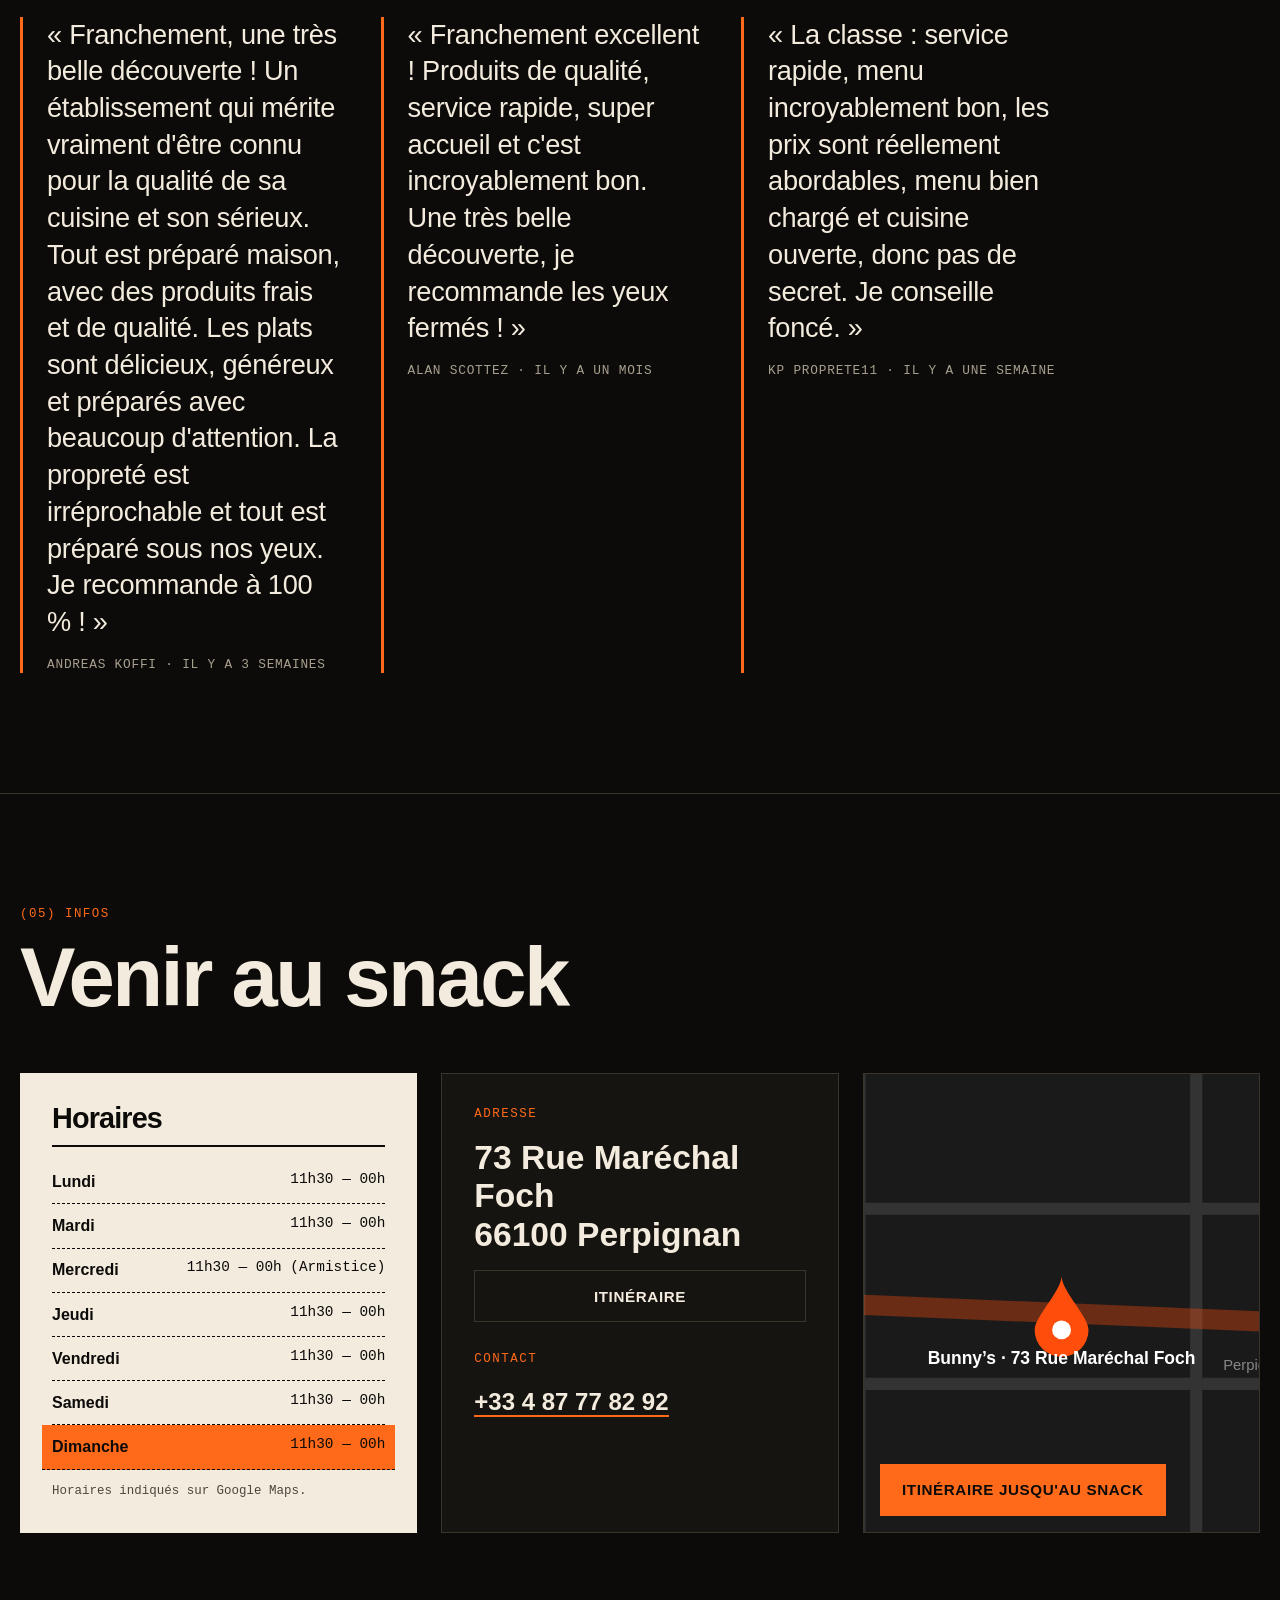
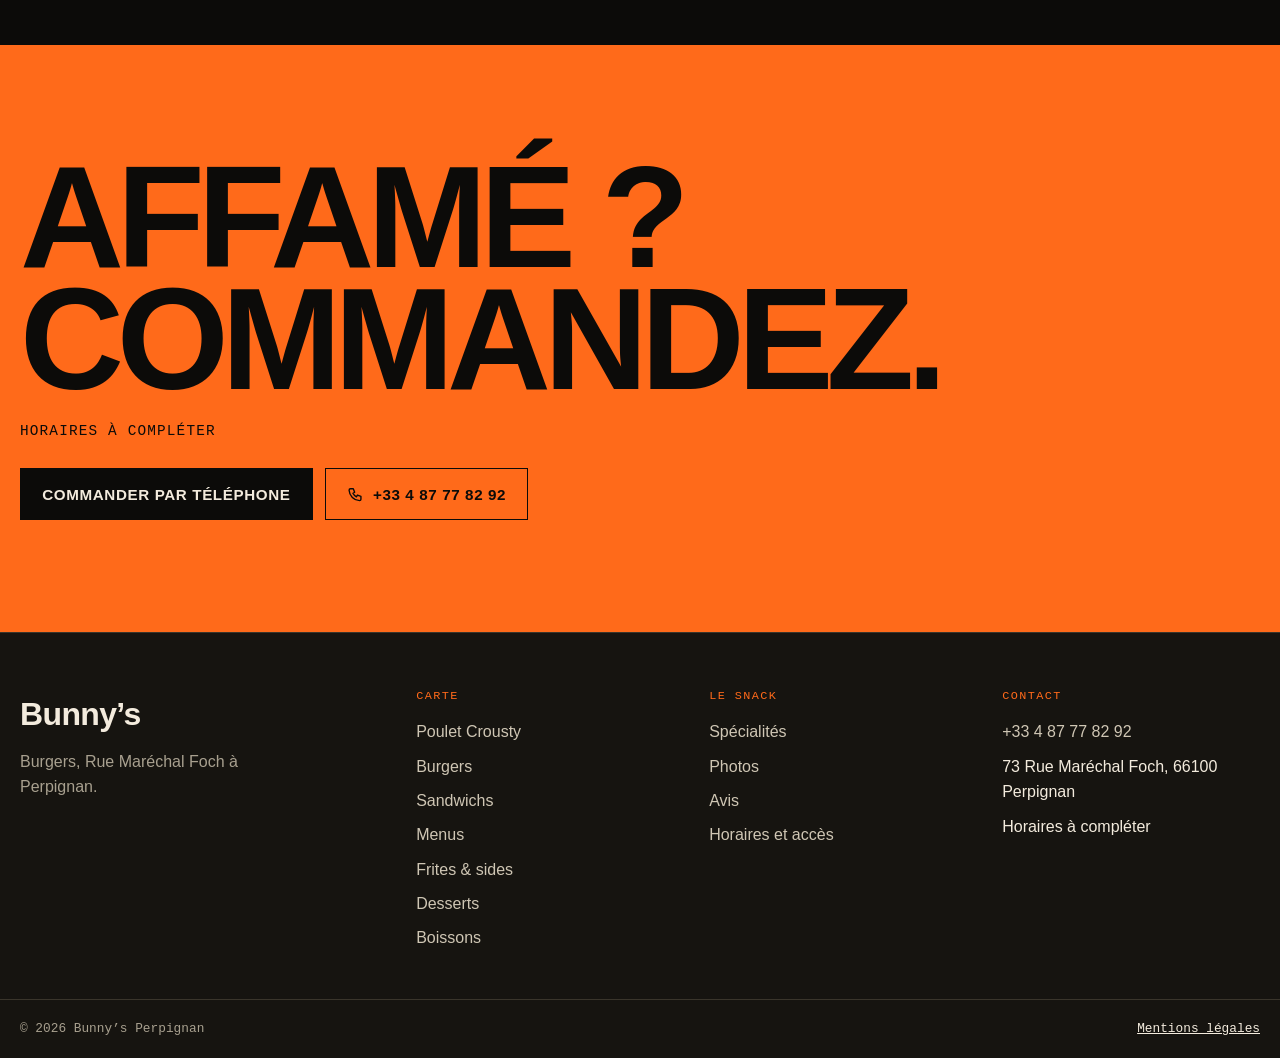
==== commit 85bc2281: "Bunny2: use image_001 as home hero Co-Authored-By: Claude Haiku 5.5 <noreply@anthropic.com>" ====
--- a/index.html
+++ b/index.html
@@ -38,7 +38,7 @@
   <meta property="og:title" content="Bunny’s Perpignan · Burgers">
   <meta property="og:description" content="Carte, horaires et itinéraire du Bunny’s, 73 Rue Maréchal Foch à Perpignan.">
   <meta property="og:url" content="[URL DU SITE]">
-  <meta property="og:image" content="[URL DU SITE]/assets/img/image_002.jpg">
+  <meta property="og:image" content="[URL DU SITE]/assets/img/image_001.jpg">
   <meta name="twitter:card" content="summary_large_image">
 
   <script type="application/ld+json">
@@ -117,7 +117,7 @@
     <!-- HERO: typography only -->
     <section class="cn-hero cn-hero--photo" id="top" aria-labelledby="hero-title">
       <figure class="cn-hero__photo" aria-hidden="true">
-        <img src="assets/img/image_002.jpg" alt="" width="1200" height="1100" fetchpriority="high">
+        <img src="assets/img/image_001.jpg" alt="" width="1200" height="1100" fetchpriority="high">
       </figure>
       <div class="cn-wrap cn-hero__inner">
         <p class="cn-kicker">Burgers · Avenue Maréchal Foch</p>
